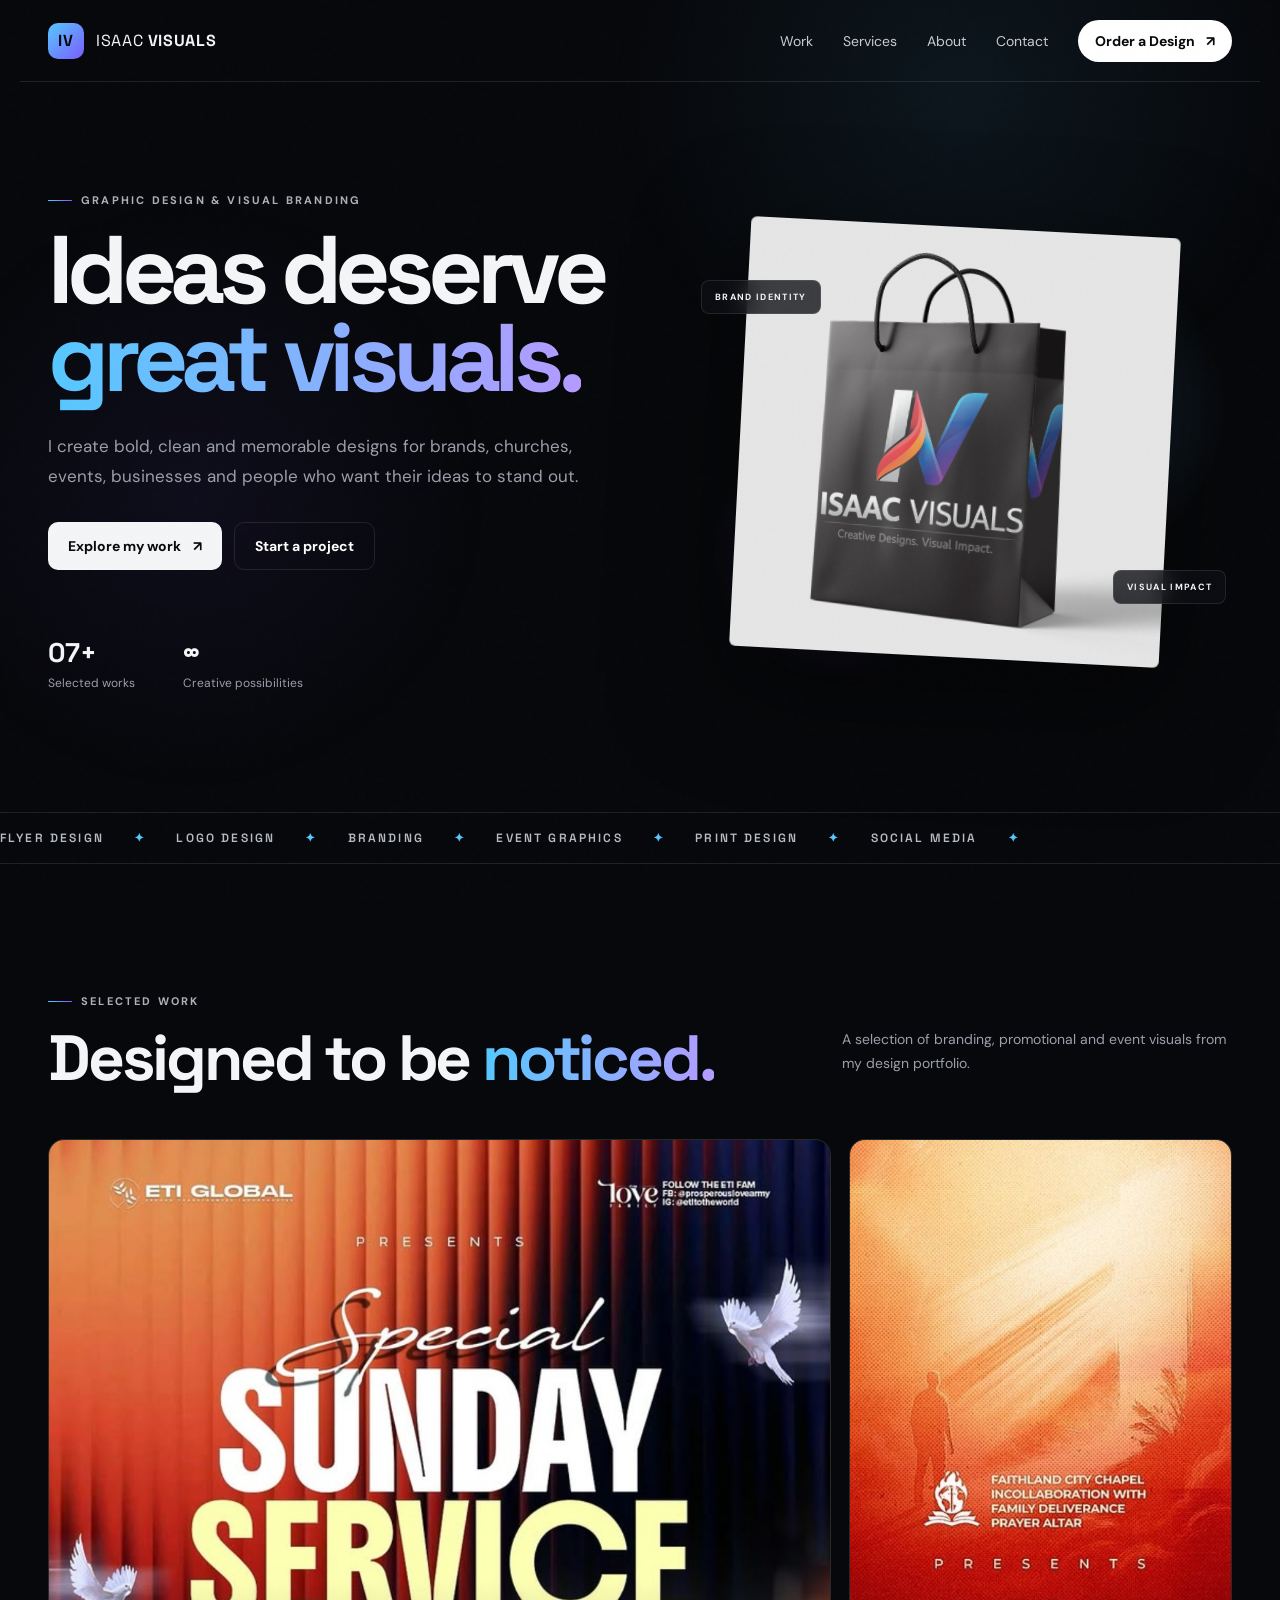
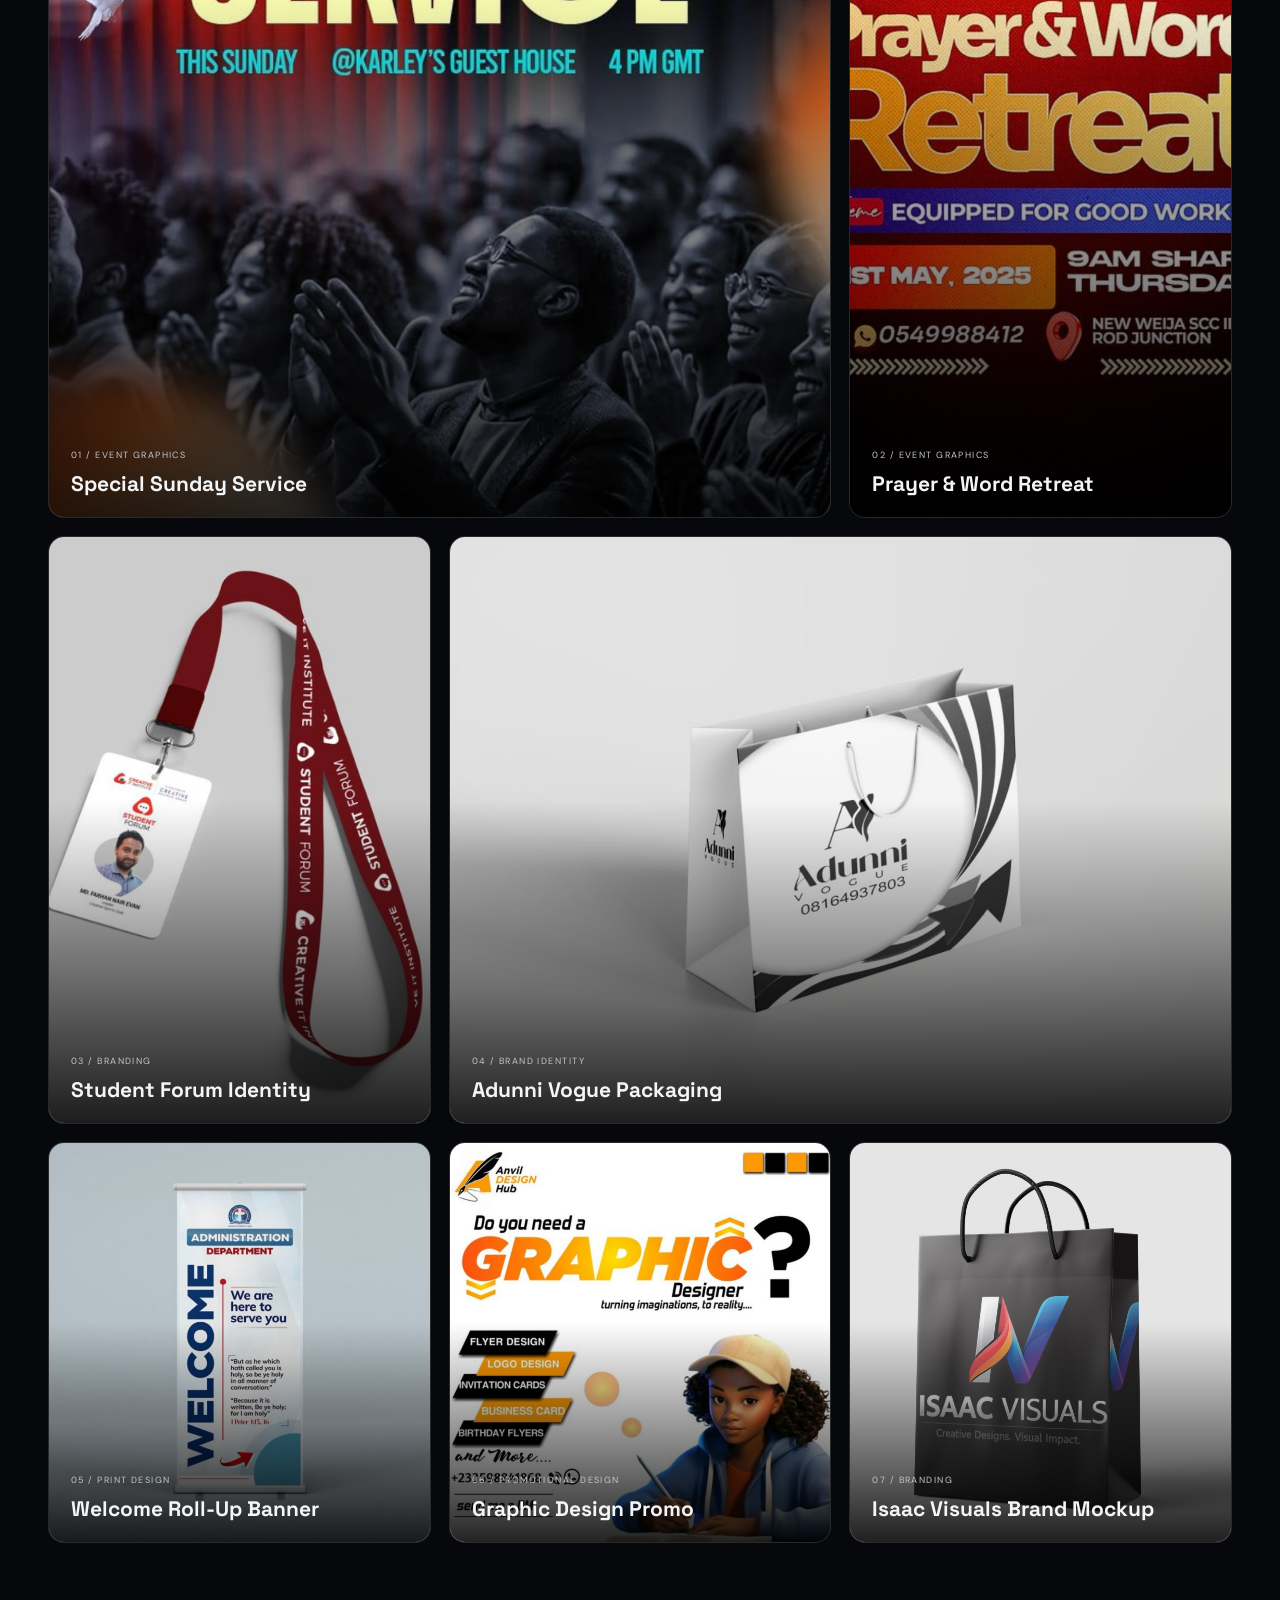
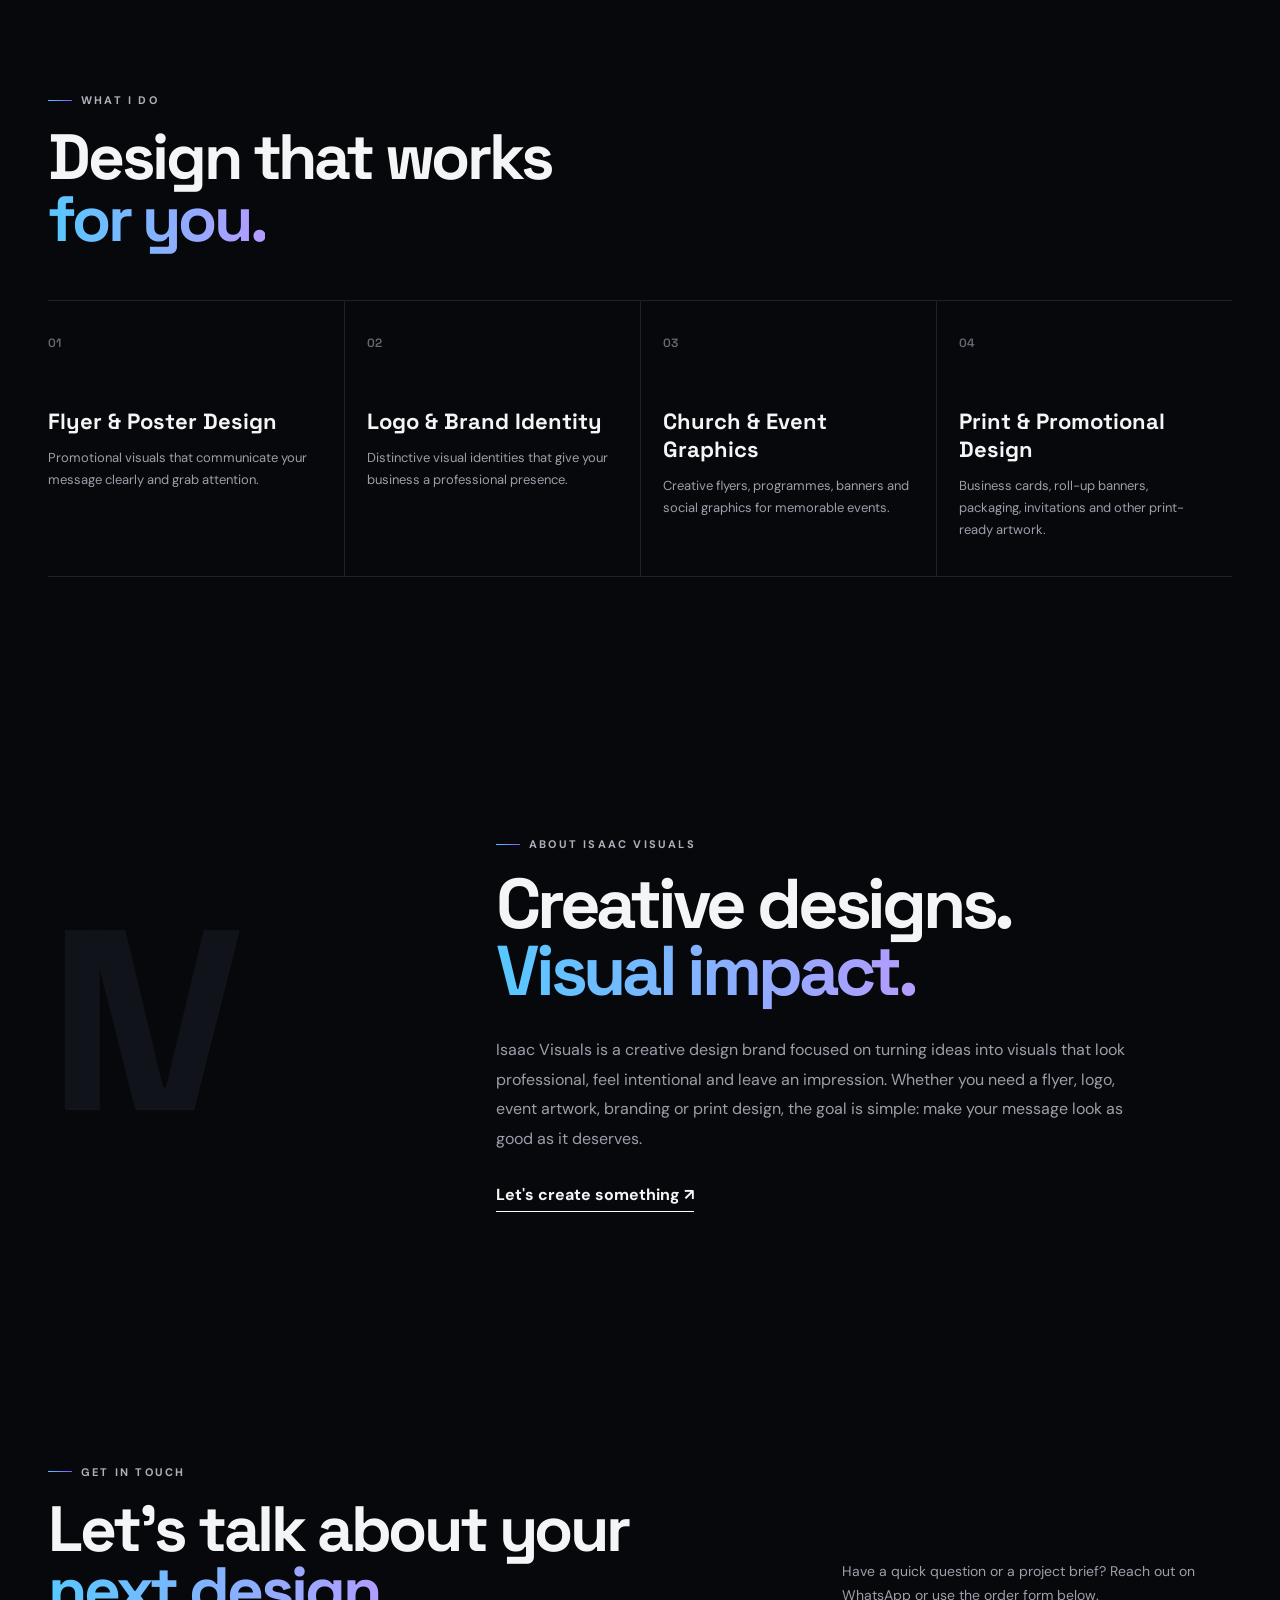
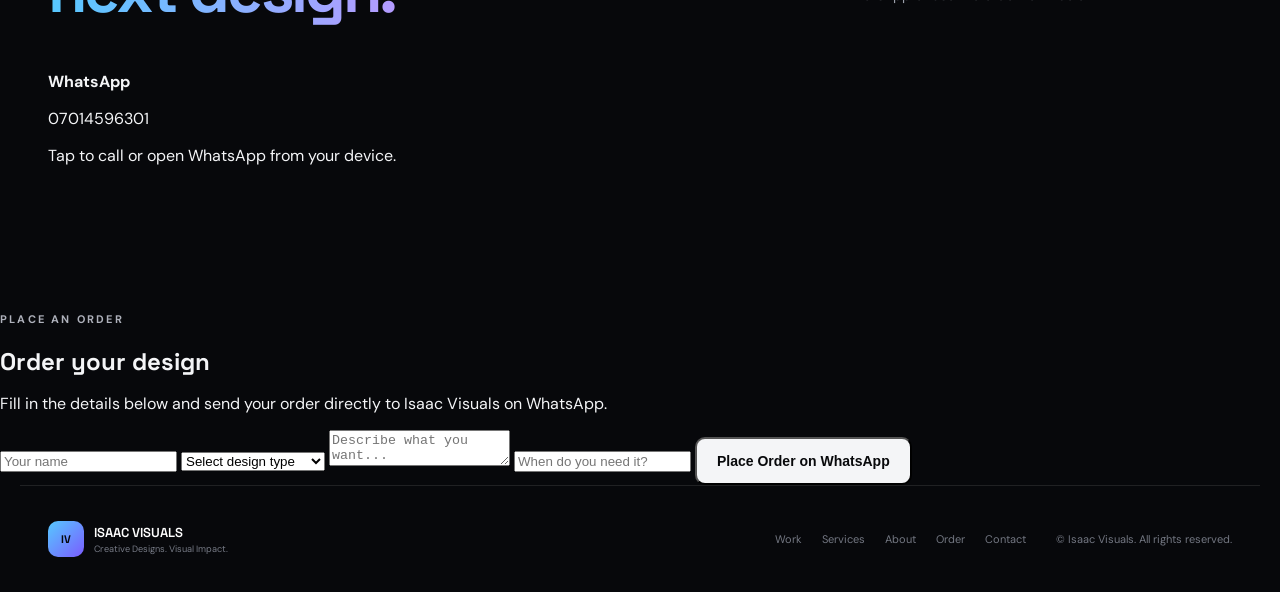
==== index.html @ dbba345f "Replace order section with WhatsApp order form and placeOrder script" ====
<!DOCTYPE html>
<html lang="en">
<head>
  <meta charset="UTF-8">
  <meta name="viewport" content="width=device-width, initial-scale=1.0">
  <meta name="description" content="Isaac Visuals — creative graphic design, branding, flyers, event graphics and print-ready visuals.">
  <title>Isaac Visuals — Creative Designs. Visual Impact.</title>
  <link rel="preconnect" href="https://fonts.googleapis.com">
  <link rel="preconnect" href="https://fonts.gstatic.com" crossorigin>
  <link href="https://fonts.googleapis.com/css2?family=DM+Sans:wght@400;500;600;700&family=Space+Grotesk:wght@500;600;700&display=swap" rel="stylesheet">
  <link rel="stylesheet" href="style.css">
</head>
<body>
  <div class="noise"></div>

  <header class="nav">
    <a class="brand" href="#home" aria-label="Isaac Visuals home">
      <span class="brand-mark">IV</span>
      <span>ISAAC <b>VISUALS</b></span>
    </a>
    <button class="menu-btn" aria-label="Open menu" aria-expanded="false">
      <span></span><span></span>
    </button>
    <nav class="nav-links">
      <a href="#work">Work</a>
      <a href="#services">Services</a>
      <a href="#about">About</a>
      <a href="#contact">Contact</a>
      <a class="nav-cta" href="#order">Order a Design <span>↗</span></a>
    </nav>
  </header>

  <main id="home">
    <section class="hero">
      <div class="hero-copy">
        <p class="eyebrow"><span></span> GRAPHIC DESIGN & VISUAL BRANDING</p>
        <h1>Ideas deserve<br><em>great visuals.</em></h1>
        <p class="hero-text">
          I create bold, clean and memorable designs for brands, churches, events,
          businesses and people who want their ideas to stand out.
        </p>
        <div class="hero-actions">
          <a class="btn primary" href="#work">Explore my work <span>↗</span></a>
          <a class="btn ghost" href="#order">Start a project</a>
        </div>
        <div class="hero-meta">
          <div><strong>07+</strong><span>Selected works</span></div>
          <div><strong>∞</strong><span>Creative possibilities</span></div>
        </div>
      </div>

      <div class="hero-art">
        <div class="orb orb-one"></div>
        <div class="orb orb-two"></div>
        <div class="hero-card hero-card-main">
          <img src="isaac-visuals-brand-mockup.png" alt="Isaac Visuals branded mockup">
        </div>
        <div class="floating-tag tag-one">BRAND IDENTITY</div>
        <div class="floating-tag tag-two">VISUAL IMPACT</div>
      </div>
    </section>

    <section class="marquee" aria-label="Services">
      <div>FLYER DESIGN <i>✦</i> LOGO DESIGN <i>✦</i> BRANDING <i>✦</i> EVENT GRAPHICS <i>✦</i> PRINT DESIGN <i>✦</i> SOCIAL MEDIA <i>✦</i></div>
    </section>

    <section id="work" class="section work-section">
      <div class="section-head">
        <div>
          <p class="eyebrow"><span></span> SELECTED WORK</p>
          <h2>Designed to be <em>noticed.</em></h2>
        </div>
        <p class="section-intro">A selection of branding, promotional and event visuals from my design portfolio.</p>
      </div>

      <div class="portfolio">
        <article class="project project-large">
          <img src="special-sunday-service.jpg" alt="Special Sunday Service event flyer">
          <div class="project-info"><span>01 / EVENT GRAPHICS</span><h3>Special Sunday Service</h3></div>
        </article>
        <article class="project">
          <img src="prayer-word-retreat.jpg" alt="Prayer and Word Retreat flyer">
          <div class="project-info"><span>02 / EVENT GRAPHICS</span><h3>Prayer & Word Retreat</h3></div>
        </article>
        <article class="project">
          <img src="student-forum-id-design.jpg" alt="Student Forum ID and lanyard design">
          <div class="project-info"><span>03 / BRANDING</span><h3>Student Forum Identity</h3></div>
        </article>
        <article class="project project-wide">
          <img src="adunni-bag-branding.jpg" alt="Adunni Vogue branded shopping bag mockup">
          <div class="project-info"><span>04 / BRAND IDENTITY</span><h3>Adunni Vogue Packaging</h3></div>
        </article>
        <article class="project">
          <img src="welcome-rollup-banner.jpg" alt="Welcome roll-up banner design">
          <div class="project-info"><span>05 / PRINT DESIGN</span><h3>Welcome Roll-Up Banner</h3></div>
        </article>
        <article class="project">
          <img src="graphic-design-promo.jpg" alt="Graphic designer promotional artwork">
          <div class="project-info"><span>06 / PROMOTIONAL DESIGN</span><h3>Graphic Design Promo</h3></div>
        </article>
        <article class="project project-feature">
          <img src="isaac-visuals-brand-mockup.png" alt="Isaac Visuals branded shopping bag">
          <div class="project-info"><span>07 / BRANDING</span><h3>Isaac Visuals Brand Mockup</h3></div>
        </article>
      </div>
    </section>

    <section id="services" class="section services-section">
      <div class="section-head">
        <div>
          <p class="eyebrow"><span></span> WHAT I DO</p>
          <h2>Design that works<br><em>for you.</em></h2>
        </div>
      </div>
      <div class="services-grid">
        <div class="service"><span>01</span><h3>Flyer & Poster Design</h3><p>Promotional visuals that communicate your message clearly and grab attention.</p></div>
        <div class="service"><span>02</span><h3>Logo & Brand Identity</h3><p>Distinctive visual identities that give your business a professional presence.</p></div>
        <div class="service"><span>03</span><h3>Church & Event Graphics</h3><p>Creative flyers, programmes, banners and social graphics for memorable events.</p></div>
        <div class="service"><span>04</span><h3>Print & Promotional Design</h3><p>Business cards, roll-up banners, packaging, invitations and other print-ready artwork.</p></div>
      </div>
    </section>

    <section id="about" class="section about-section">
      <div class="about-number">IV</div>
      <div>
        <p class="eyebrow"><span></span> ABOUT ISAAC VISUALS</p>
        <h2>Creative designs.<br><em>Visual impact.</em></h2>
        <p class="about-text">
          Isaac Visuals is a creative design brand focused on turning ideas into visuals
          that look professional, feel intentional and leave an impression.
          Whether you need a flyer, logo, event artwork, branding or print design,
          the goal is simple: make your message look as good as it deserves.
        </p>
        <a class="text-link" href="#order">Let's create something ↗</a>
      </div>
    </section>

    <section id="contact" class="section contact-section">
      <div class="section-head">
        <div>
          <p class="eyebrow"><span></span> GET IN TOUCH</p>
          <h2>Let's talk about your<br><em>next design.</em></h2>
        </div>
        <p class="section-intro">Have a quick question or a project brief? Reach out on WhatsApp or use the order form below.</p>
      </div>

      <div class="contact-grid">
        <div class="contact-info">
          <p><strong>WhatsApp</strong></p>
          <p><a id="contactWhatsApp" href="tel:07014596301">07014596301</a></p>
          <p class="contact-note">Tap to call or open WhatsApp from your device.</p>
        </div>
      </div>
    </section>

    <section id="order">
      <div class="wrap">
        <div class="contact">
          <div class="eyebrow">PLACE AN ORDER</div>
          <h2>Order your design</h2>
          <p>Fill in the details below and send your order directly to Isaac Visuals on WhatsApp.</p>

          <form onsubmit="placeOrder(event)">
            <input id="name" type="text" placeholder="Your name" required>

            <select id="design" required>
              <option value="">Select design type</option>
              <option>Flyer</option>
              <option>Logo</option>
              <option>Banner</option>
              <option>Branding</option>
              <option>Social Media Design</option>
              <option>Other</option>
            </select>

            <textarea id="details" placeholder="Describe what you want..." required></textarea>

            <input id="deadline" type="text" placeholder="When do you need it?">

            <button class="btn primary" type="submit">
              Place Order on WhatsApp
            </button>
          </form>
        </div>
      </div>
    </section>

    <script>
    function placeOrder(event) {
      event.preventDefault();

      const name = document.getElementById("name").value;
      const design = document.getElementById("design").value;
      const details = document.getElementById("details").value;
      const deadline = document.getElementById("deadline").value || "Not specified";

      const message =
`Hello Isaac Visuals 👋

I want to place an order.

Name: ${name}
Design: ${design}
Details: ${details}
Deadline: ${deadline}`;

      const whatsapp =
        "https://wa.me/2347014597301?text=" +
        encodeURIComponent(message);

      window.location.href = whatsapp;
    }
    </script>

  </main>

  <footer>
    <div class="footer-brand">
      <span class="brand-mark">IV</span>
      <div><strong>ISAAC VISUALS</strong><small>Creative Designs. Visual Impact.</small></div>
    </div>
    <div class="footer-links">
      <a href="#work">Work</a><a href="#services">Services</a><a href="#about">About</a><a href="#order">Order</a><a href="#contact">Contact</a>
    </div>
    <p>© <span id="year"></span> Isaac Visuals. All rights reserved.</p>
  </footer>

  <script src="script.js"></script>
</body>
</html>
---- style.css ----
:root{
  --bg:#07080b;--panel:#101217;--text:#f4f5f7;--muted:#9b9faa;--line:rgba(255,255,255,.10);
  --a:#56c8ff;--b:#7a5cff;--max:1240px
}
*{box-sizing:border-box}html{scroll-behavior:smooth}body{margin:0;background:var(--bg);color:var(--text);font-family:"DM Sans",sans-serif;overflow-x:hidden}
body:before{content:"";position:fixed;inset:0;pointer-events:none;background:radial-gradient(circle at 75% 10%,rgba(86,200,255,.08),transparent 28%),radial-gradient(circle at 15% 55%,rgba(122,92,255,.07),transparent 25%);z-index:-2}
.noise{position:fixed;inset:0;pointer-events:none;opacity:.035;background-image:url("data:image/svg+xml,%3Csvg viewBox='0 0 180 180' xmlns='http://www.w3.org/2000/svg'%3E%3Cfilter id='n'%3E%3CfeTurbulence type='fractalNoise' baseFrequency='.9' numOctaves='3' stitchTiles='stitch'/%3E%3C/filter%3E%3Crect width='100%25' height='100%25' filter='url(%23n)' opacity='.35'/%3E%3C/svg%3E");z-index:20}
a{color:inherit;text-decoration:none}.nav{height:82px;max-width:var(--max);margin:auto;padding:0 28px;display:flex;align-items:center;justify-content:space-between;border-bottom:1px solid var(--line)}
.brand{display:flex;align-items:center;gap:12px;font-family:"Space Grotesk";font-size:16px;letter-spacing:.04em}.brand b{font-weight:700}.brand-mark{display:grid;place-items:center;width:36px;height:36px;border-radius:10px;background:linear-gradient(135deg,var(--a),var(--b));font-family:"Space Grotesk";font-weight:700;color:#05070b}
.nav-links{display:flex;align-items:center;gap:30px;font-size:14px;color:#c9cbd1}.nav-links a:not(.nav-cta):hover{color:#fff}.nav-cta{padding:11px 16px;border:1px solid var(--line);border-radius:999px;background:#fff;color:#07080b;font-weight:700}.nav-cta span{margin-left:8px}.menu-btn{display:none;background:none;border:0;color:#fff}
.hero{max-width:var(--max);margin:auto;min-height:690px;padding:90px 28px 100px;display:grid;grid-template-columns:1.02fr .98fr;gap:55px;align-items:center}
.eyebrow{font-size:11px;letter-spacing:.20em;color:#aeb1bb;font-weight:700;margin:0 0 20px;display:flex;align-items:center;gap:9px}.eyebrow span{width:24px;height:1px;background:linear-gradient(90deg,var(--a),var(--b))}
h1,h2,h3{font-family:"Space Grotesk",sans-serif;margin:0}h1{font-size:clamp(58px,7.5vw,105px);line-height:.91;letter-spacing:-.065em}h1 em,h2 em{font-style:normal;background:linear-gradient(90deg,var(--a),#b49bff);-webkit-background-clip:text;background-clip:text;color:transparent}
.hero-text{max-width:560px;color:var(--muted);font-size:17px;line-height:1.75;margin:30px 0}.hero-actions{display:flex;gap:12px;flex-wrap:wrap}.btn{display:inline-flex;align-items:center;justify-content:center;gap:12px;padding:14px 20px;border-radius:10px;font-weight:700;font-size:14px;transition:.25s;cursor:pointer}.btn.primary{background:#f4f5f7;color:#08090b}.btn.primary:hover{transform:translateY(-3px);box-shadow:0 14px 35px rgba(255,255,255,.12)}.btn.ghost{border:1px solid var(--line);color:#fff}.btn.ghost:hover{border-color:#fff}.hero-meta{display:flex;gap:48px;margin-top:65px}.hero-meta div{display:flex;flex-direction:column;gap:5px}.hero-meta strong{font:700 27px "Space Grotesk"}.hero-meta span{font-size:12px;color:var(--muted)}
.hero-art{height:540px;position:relative;display:grid;place-items:center}.hero-card{width:min(430px,78%);position:relative;z-index:2;transform:rotate(3deg);filter:drop-shadow(0 35px 55px rgba(0,0,0,.5));transition:.5s}.hero-card:hover{transform:rotate(0deg) translateY(-10px)}.hero-card img{width:100%;display:block;border-radius:6px}.orb{position:absolute;border-radius:50%;filter:blur(2px)}.orb-one{width:330px;height:330px;background:radial-gradient(circle,rgba(86,200,255,.25),transparent 68%);top:70px;right:0}.orb-two{width:260px;height:260px;background:radial-gradient(circle,rgba(122,92,255,.22),transparent 70%);bottom:30px;left:30px}.floating-tag{position:absolute;z-index:4;background:rgba(13,15,20,.78);border:1px solid var(--line);backdrop-filter:blur(12px);padding:10px 13px;border-radius:8px;font-size:9px;letter-spacing:.15em;font-weight:700}.tag-one{left:4%;top:20%}.tag-two{right:1%;bottom:20%}
.marquee{border-block:1px solid var(--line);overflow:hidden;white-space:nowrap;padding:17px 0;color:#b7bbc5;font:600 12px "Space Grotesk";letter-spacing:.18em}.marquee div{width:max-content;animation:scroll 25s linear infinite}.marquee i{font-style:normal;color:var(--a);padding:0 25px}@keyframes scroll{to{transform:translateX(-35%)}}
.section{max-width:var(--max);margin:auto;padding:130px 28px}.section-head{display:flex;justify-content:space-between;gap:50px;align-items:end;margin-bottom:50px}.section-head h2{font-size:clamp(42px,5vw,72px);line-height:.96;letter-spacing:-.05em}.section-intro{max-width:390px;color:var(--muted);line-height:1.7;font-size:14px}
.portfolio{display:grid;grid-template-columns:repeat(12,1fr);gap:18px}.project{position:relative;overflow:hidden;border-radius:16px;background:#111;min-height:390px;grid-column:span 4;border:1px solid var(--line)}.project-large{grid-column:span 8;min-height:520px}.project-wide{grid-column:span 8}.project-feature{grid-column:span 4}.project img{width:100%;height:100%;display:block;object-fit:cover;transition:transform .6s}.project:hover img{transform:scale(1.045)}.project:after{content:"";position:absolute;inset:0;background:linear-gradient(180deg,transparent 45%,rgba(0,0,0,.86));pointer-events:none}.project-info{position:absolute;z-index:2;left:22px;right:22px;bottom:20px}.project-info span{font-size:9px;letter-spacing:.16em;color:#c4c6cd}.project-info h3{font-size:21px;margin-top:7px}
.services-section{padding-top:20px}.services-grid{display:grid;grid-template-columns:repeat(4,1fr);border-top:1px solid var(--line)}.service{padding:30px 22px 35px 0;border-bottom:1px solid var(--line);min-height:240px}.service+ .service{padding-left:22px;border-left:1px solid var(--line)}.service span{color:#666a75;font:600 12px "Space Grotesk"}.service h3{font-size:22px;margin:55px 0 12px}.service p{color:var(--muted);font-size:13px;line-height:1.7;margin:0;max-width:260px}
.about-section{display:grid;grid-template-columns:1fr 2fr;gap:80px;align-items:center}.about-number{font:700 clamp(140px,20vw,260px) "Space Grotesk";letter-spacing:-.12em;color:#10131a;line-height:.7;text-shadow:1px 1px 0 rgba(255,255,255,.06)}.about-section h2{font-size:clamp(45px,5.5vw,78px);line-height:.95;letter-spacing:-.06em}.about-text{color:var(--muted);font-size:16px;line-height:1.85;max-width:650px;margin:30px 0}.text-link{font-weight:700;border-bottom:1px solid #fff;padding-bottom:6px}
.order-section{border-top:1px solid var(--line);background:linear-gradient(135deg,#0c1117,#08090c)}.order-wrap{max-width:var(--max);margin:auto;padding:120px 28px;display:grid;grid-template-columns:1fr 1fr;gap:100px}.order-copy h2{font-size:clamp(46px,5.5vw,75px);line-height:.94;letter-spacing:-.06em}.order-copy>p:not(.eyebrow){color:var(--muted);line-height:1.8;max-width:500px;margin-top:25px}.order-note{font:700 10px "Space Grotesk";letter-spacing:.18em;margin-top:40px;color:#a9adb7}.order-form{display:grid;gap:18px}.order-form label{font-size:11px;color:#aeb1ba;letter-spacing:.05em}.order-form input,.order-form select,.order-form textarea{width:100%;margin-top:8px;background:#0a0c10;border:1px solid var(--line);border-radius:9px;color:#fff;padding:14px;font:14px "DM Sans";outline:none}.order-form textarea{resize:vertical}.order-form input:focus,.order-form select:focus,.order-form textarea:focus{border-color:rgba(86,200,255,.7)}.full{width:100%;border:0}.form-message{font-size:12px;color:#8edbff;margin:0}
footer{max-width:var(--max);margin:auto;padding:35px 28px;display:grid;grid-template-columns:1fr auto auto;gap:30px;align-items:center;border-top:1px solid var(--line);color:#737782;font-size:11px}.footer-brand{display:flex;align-items:center;gap:10px;color:#fff}.footer-brand strong{font:600 13px "Space Grotesk";display:block}.footer-brand small{display:block;color:#777b86;margin-top:2px}.footer-links{display:flex;gap:20px}.footer-links a:hover{color:#fff}
@media(max-width:850px){.nav{height:72px;padding:0 18px}.menu-btn{display:grid;gap:5px}.menu-btn span{display:block;width:25px;height:2px;background:#fff}.nav-links{display:none;position:absolute;top:72px;left:0;right:0;padding:18px;background:#0a0b0f;border-bottom:1px solid var(--line);flex-direction:column;align-items:stretch}.nav-links.open{display:flex}.nav-cta{text-align:center}.hero{grid-template-columns:1fr;padding:70px 18px 80px;min-height:auto}.hero-art{height:450px;order:-1}.hero-card{width:min(390px,78%)}.section{padding:90px 18px}.section-head{display:block}.section-intro{margin-top:20px}.portfolio{grid-template-columns:1fr 1fr}.project,.project-large,.project-wide,.project-feature{grid-column:span 1;min-height:360px}.project-large{grid-column:span 2}.services-grid{grid-template-columns:1fr 1fr}.service+ .service{padding-left:18px}.service:nth-child(3){padding-left:0;border-left:0}.about-section{grid-template-columns:1fr;gap:25px}.about-number{font-size:120px}.order-wrap{grid-template-columns:1fr;gap:55px;padding:90px 18px}footer{grid-template-columns:1fr;padding:30px 18px}.footer-links{order:3}}
@media(max-width:520px){h1{font-size:57px}.hero-text{font-size:15px}.hero-art{height:370px}.floating-tag{display:none}.hero-meta{margin-top:45px;gap:30px}.portfolio{display:block}.project,.project-large,.project-wide,.project-feature{min-height:430px;margin-bottom:14px}.services-grid{display:block}.service,.service+ .service{padding:28px 0;border-left:0}.service h3{margin-top:35px}.footer-links{flex-wrap:wrap}}
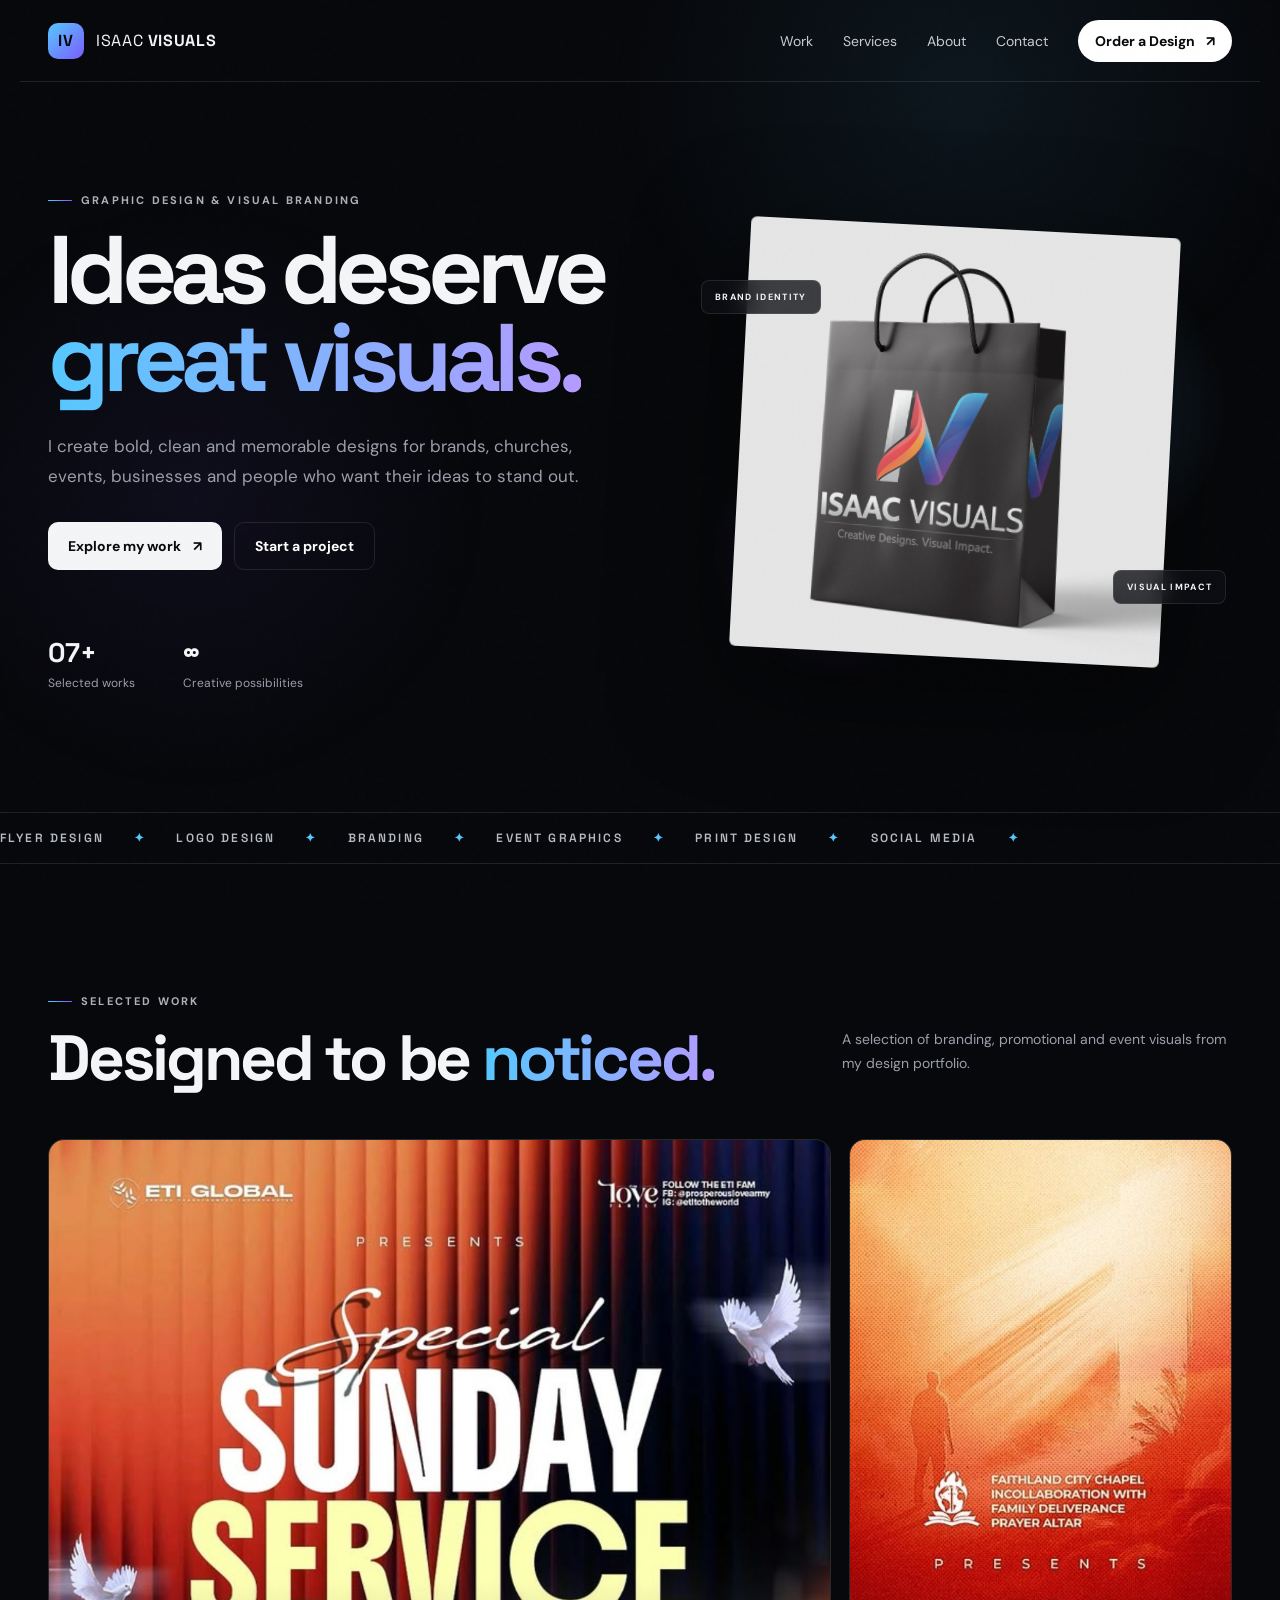
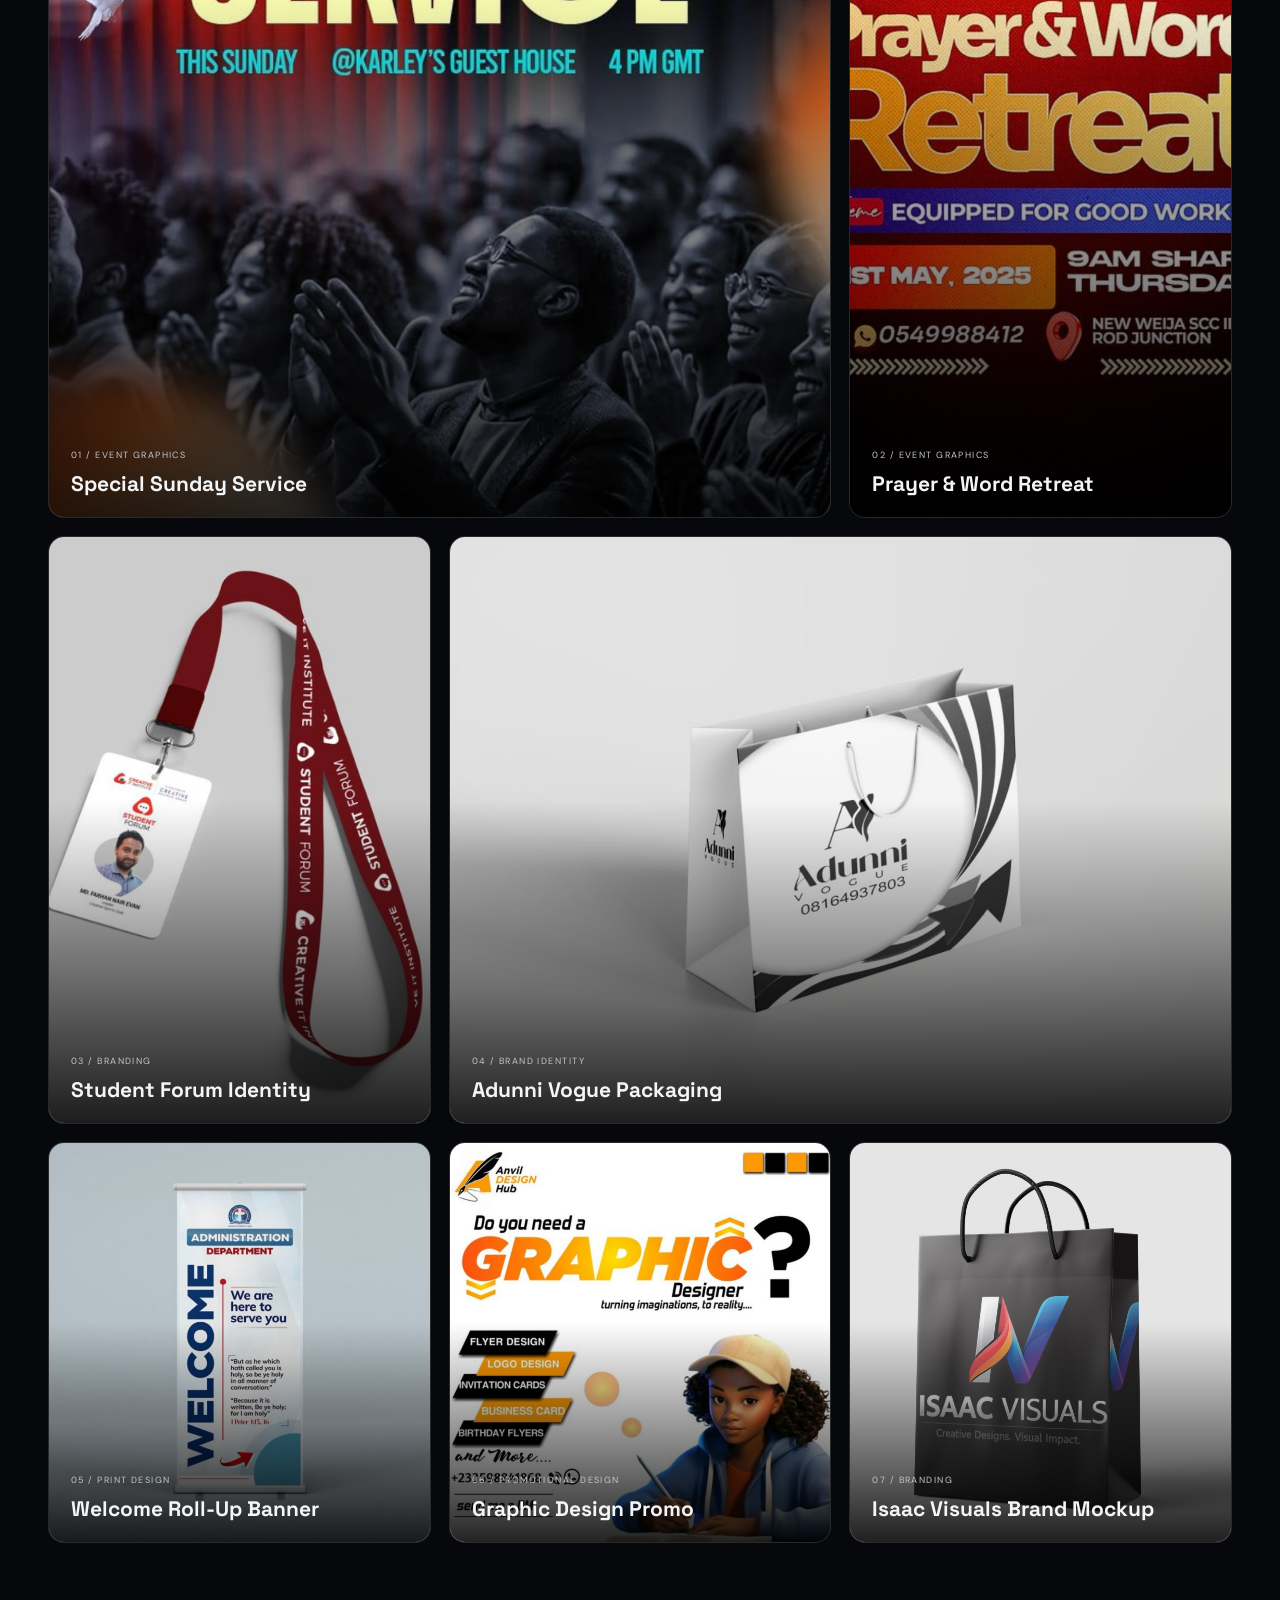
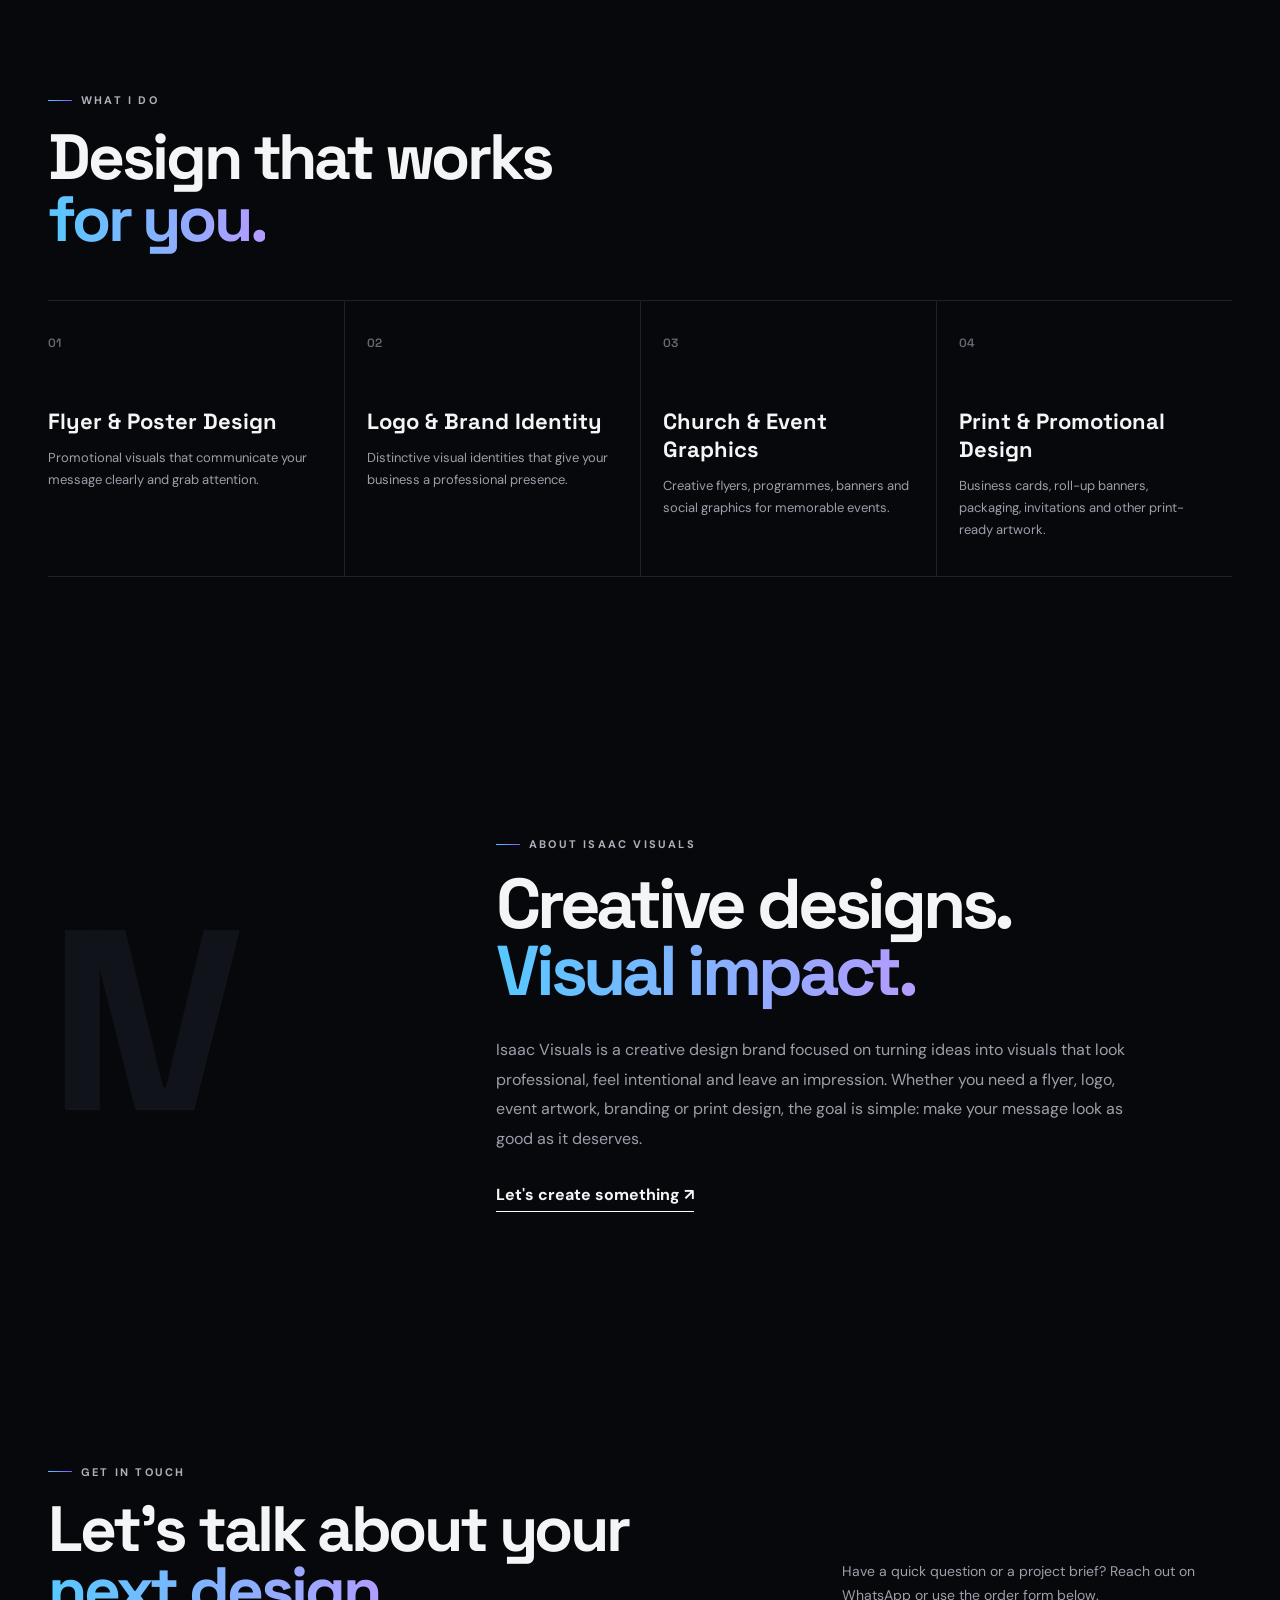
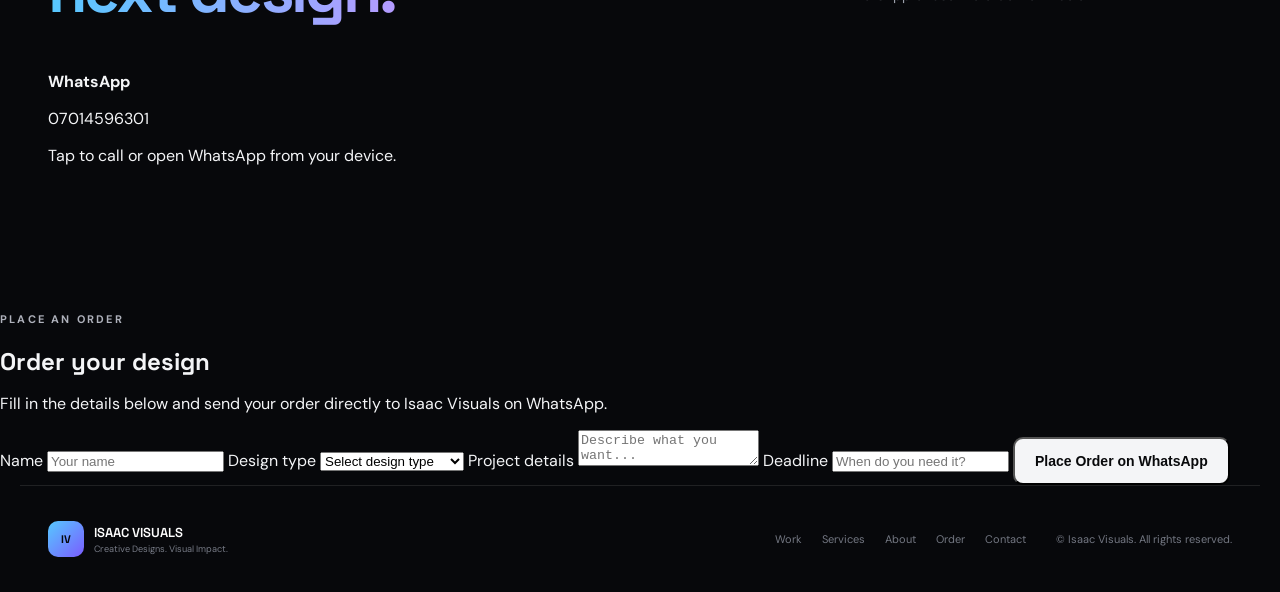
==== commit 797781d1: "Fix WhatsApp number mismatch and improve form accessibility (labels + name attributes)" ====
--- a/index.html
+++ b/index.html
@@ -161,21 +161,29 @@
           <p>Fill in the details below and send your order directly to Isaac Visuals on WhatsApp.</p>
 
           <form onsubmit="placeOrder(event)">
-            <input id="name" type="text" placeholder="Your name" required>
-
-            <select id="design" required>
-              <option value="">Select design type</option>
-              <option>Flyer</option>
-              <option>Logo</option>
-              <option>Banner</option>
-              <option>Branding</option>
-              <option>Social Media Design</option>
-              <option>Other</option>
-            </select>
-
-            <textarea id="details" placeholder="Describe what you want..." required></textarea>
-
-            <input id="deadline" type="text" placeholder="When do you need it?">
+            <label for="name">Name
+              <input id="name" name="name" type="text" placeholder="Your name" required>
+            </label>
+
+            <label for="design">Design type
+              <select id="design" name="design" required>
+                <option value="">Select design type</option>
+                <option>Flyer</option>
+                <option>Logo</option>
+                <option>Banner</option>
+                <option>Branding</option>
+                <option>Social Media Design</option>
+                <option>Other</option>
+              </select>
+            </label>
+
+            <label for="details">Project details
+              <textarea id="details" name="details" placeholder="Describe what you want..." required></textarea>
+            </label>
+
+            <label for="deadline">Deadline
+              <input id="deadline" name="deadline" type="text" placeholder="When do you need it?">
+            </label>
 
             <button class="btn primary" type="submit">
               Place Order on WhatsApp
@@ -204,8 +212,9 @@
 Details: ${details}
 Deadline: ${deadline}`;
 
+      // Use the same phone number as the contact link (07014596301 -> international format 2347014596301)
       const whatsapp =
-        "https://wa.me/2347014597301?text=" +
+        "https://wa.me/2347014596301?text=" +
         encodeURIComponent(message);
 
       window.location.href = whatsapp;
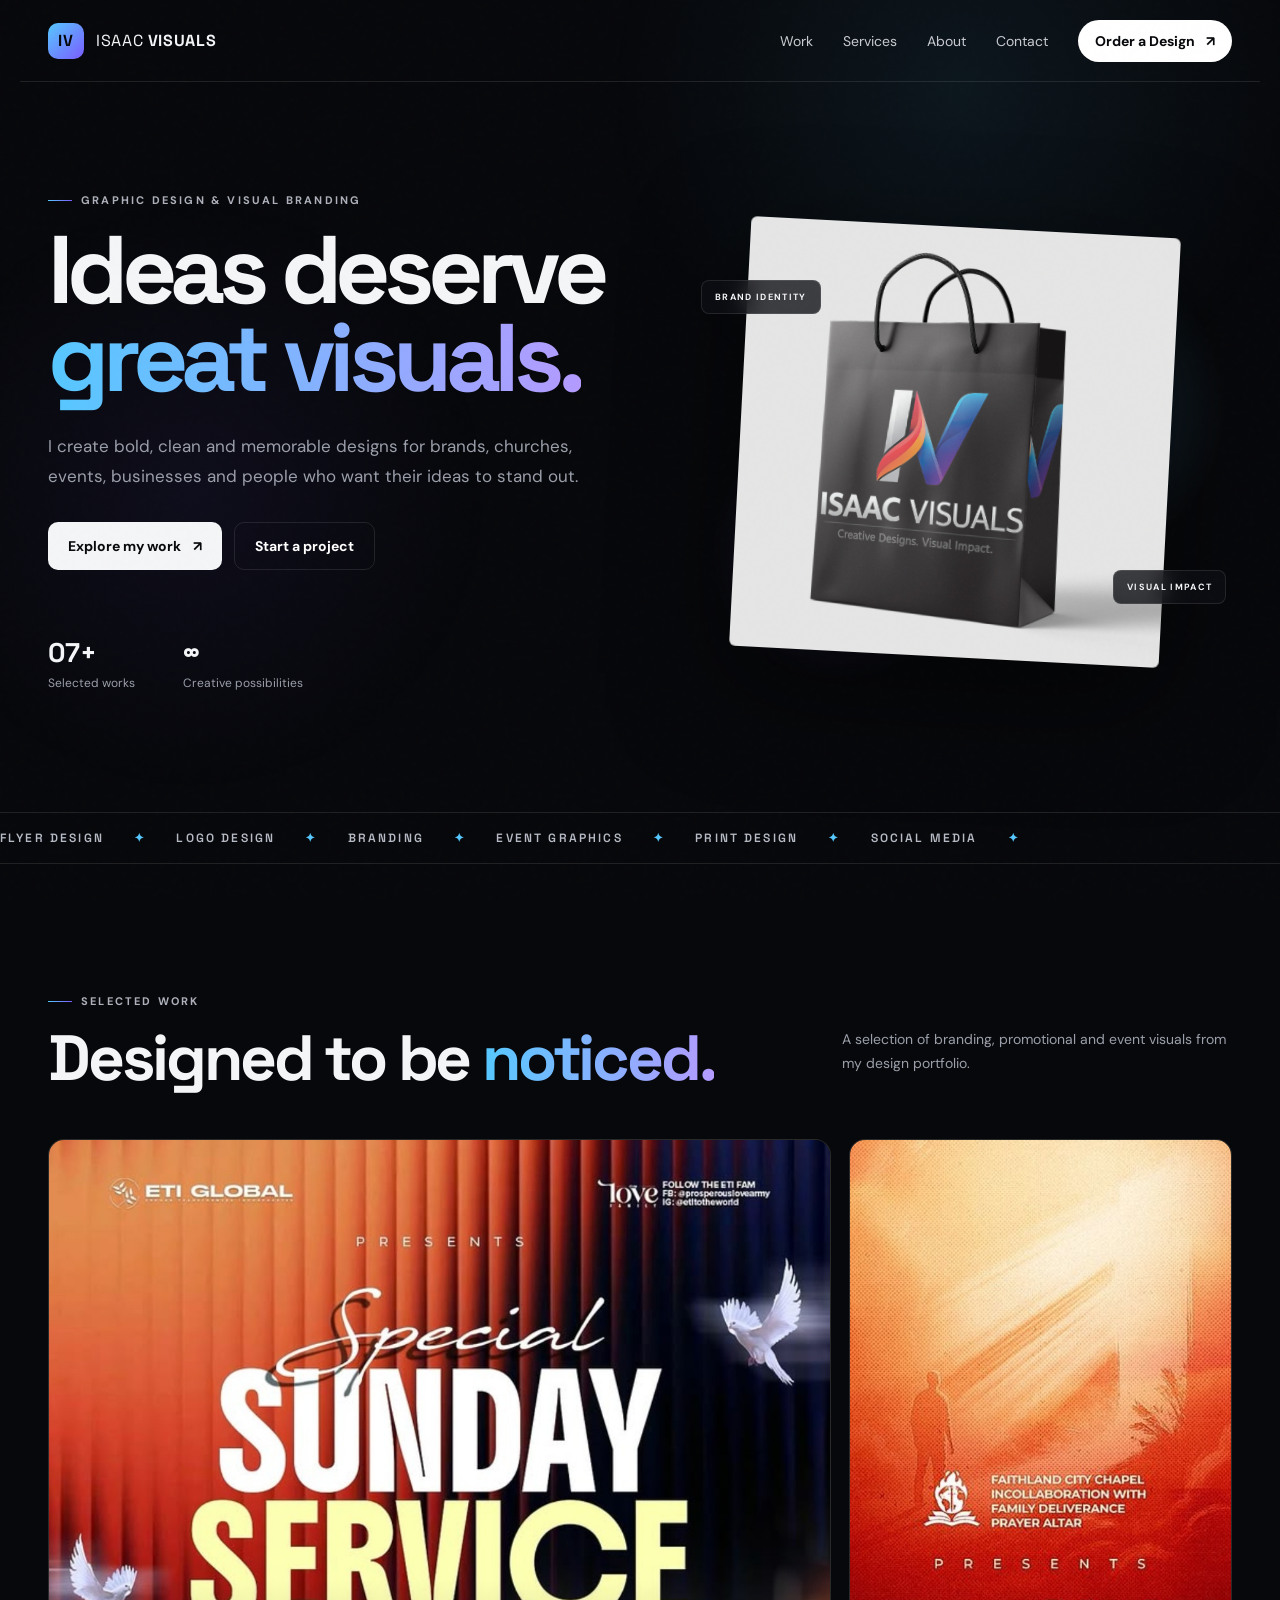
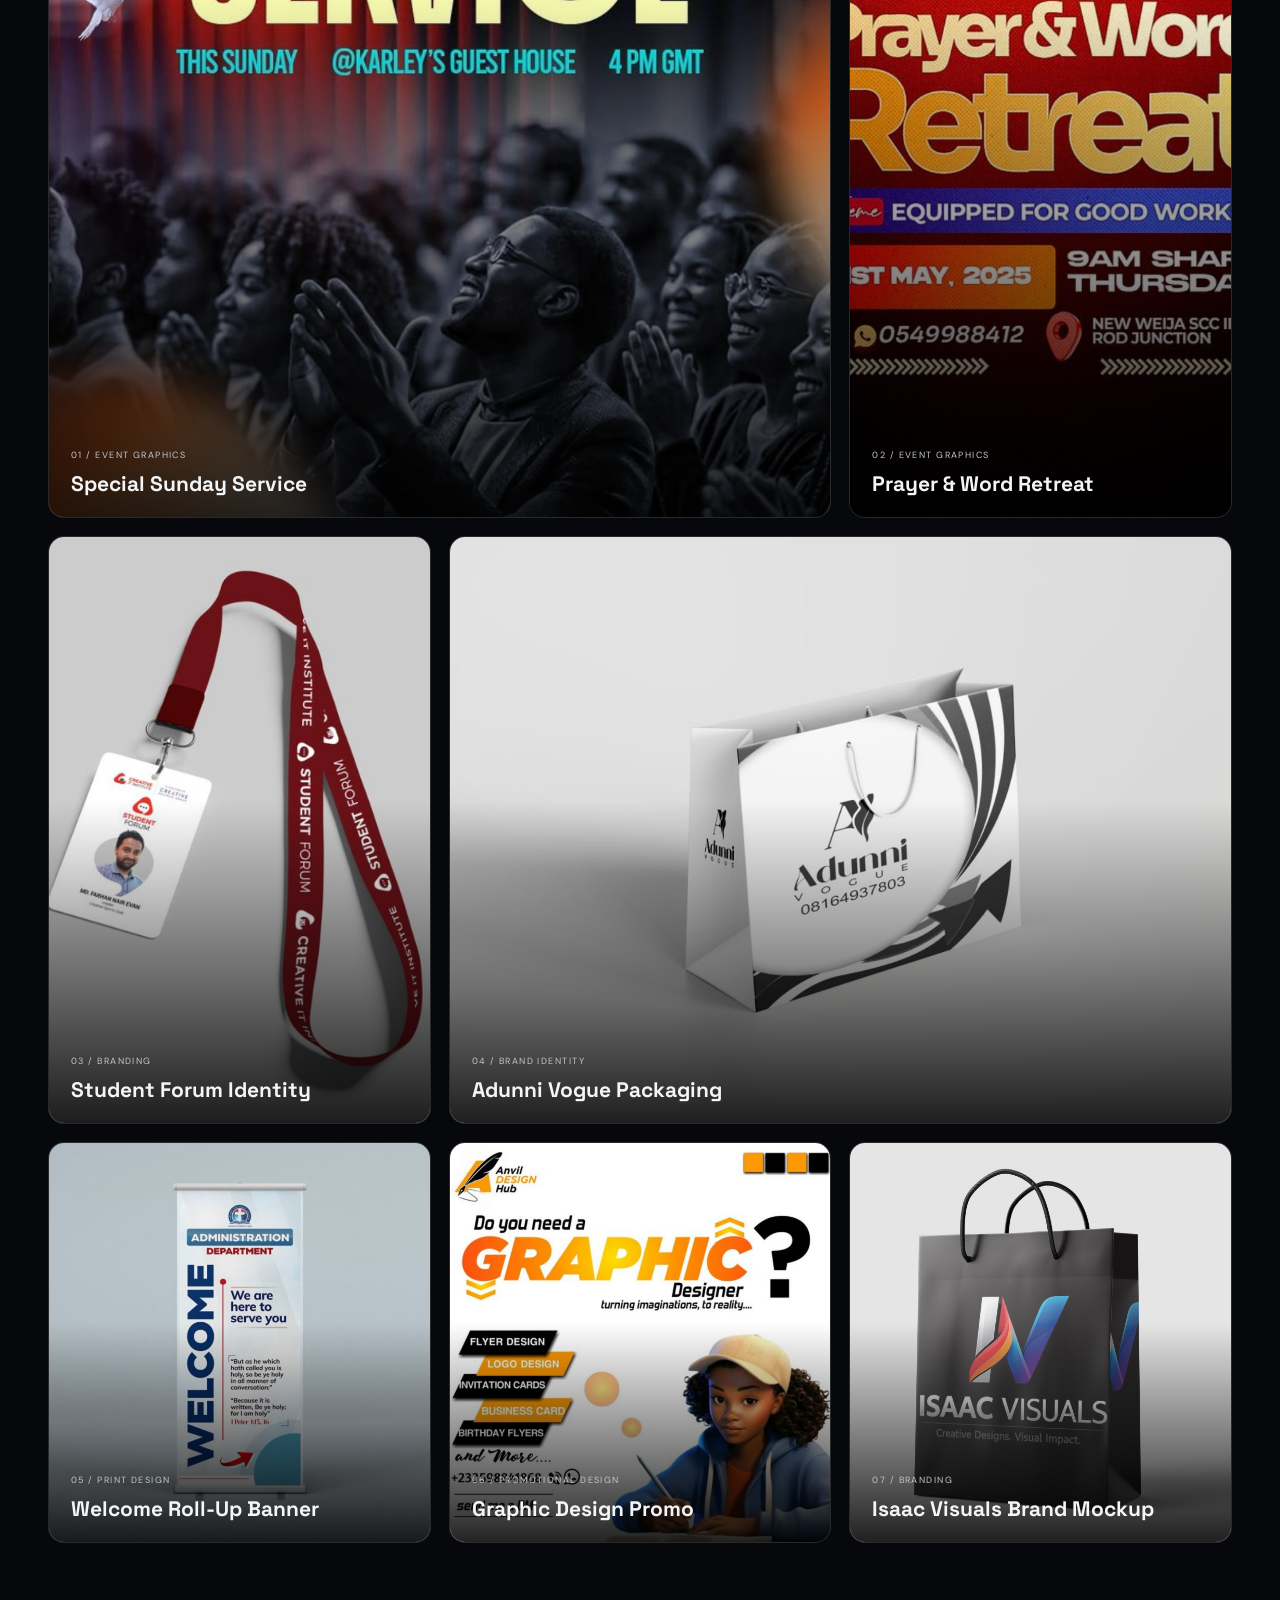
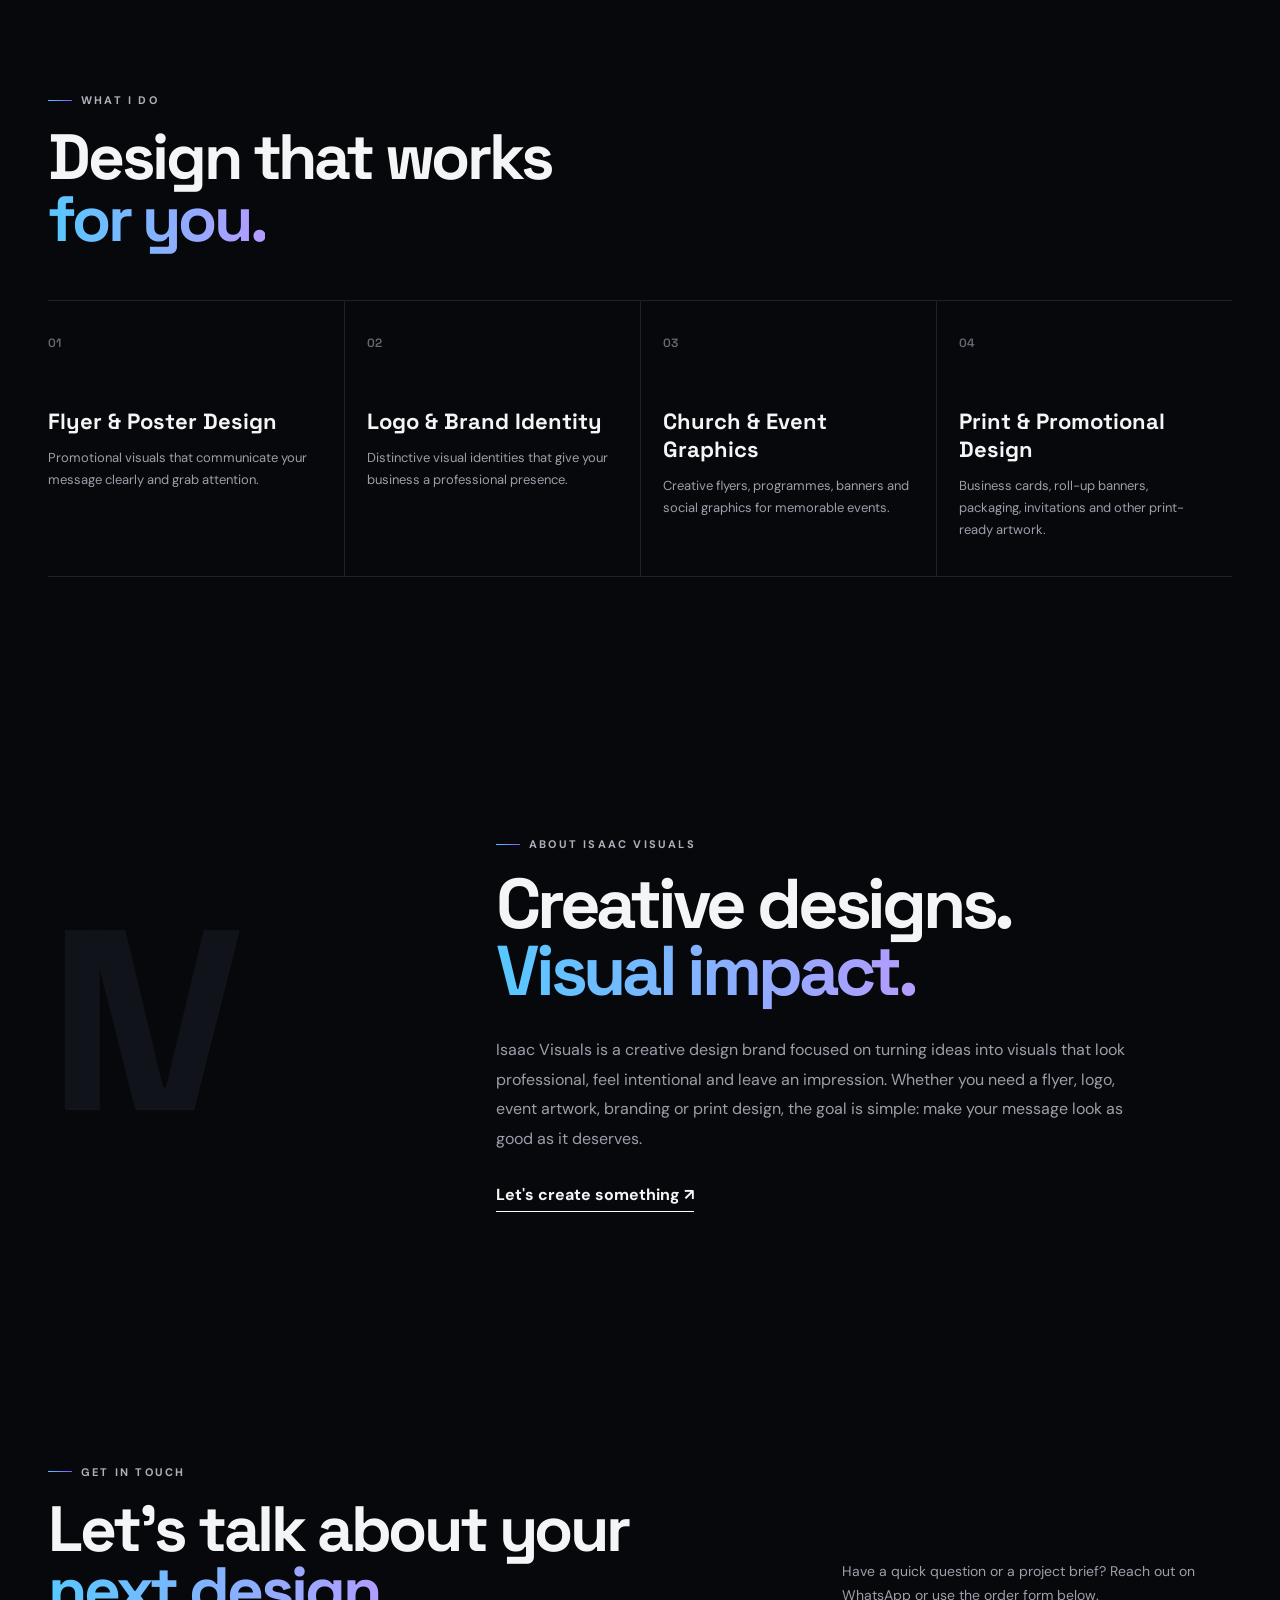
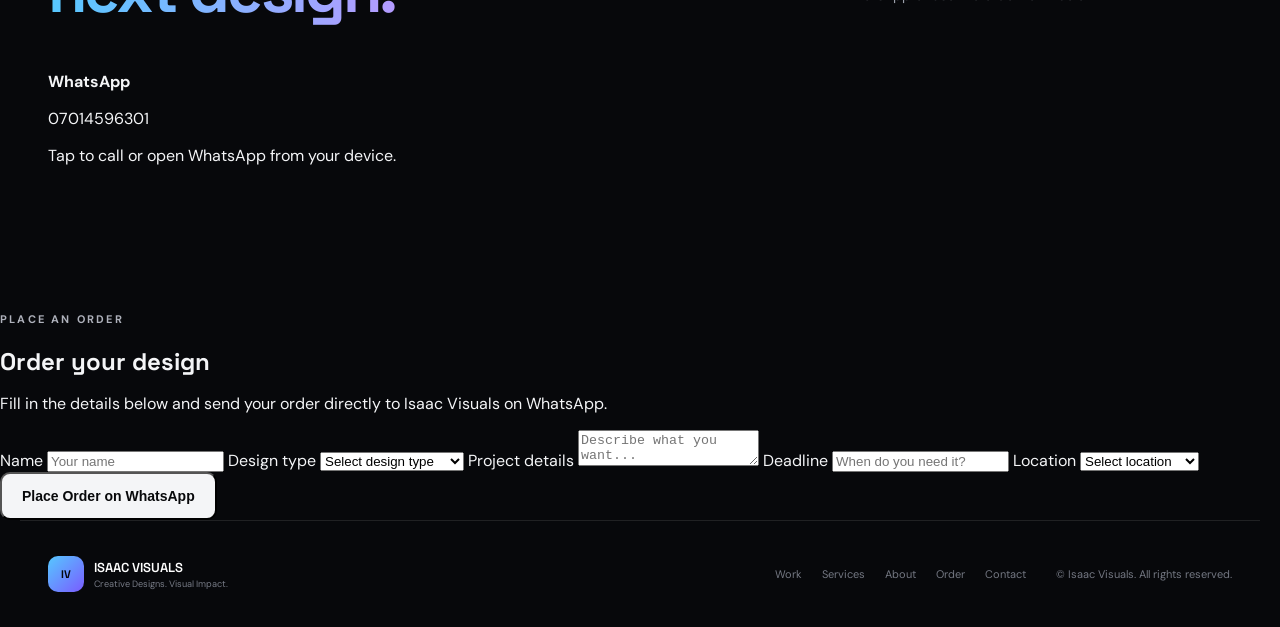
==== commit 2f045b13: "Add Location select to order form, show "Other" input when needed, include location in WhatsApp mess" ====
--- a/index.html
+++ b/index.html
@@ -185,6 +185,20 @@
               <input id="deadline" name="deadline" type="text" placeholder="When do you need it?">
             </label>
 
+            <label for="location">Location
+              <select id="location" name="location" required>
+                <option value="">Select location</option>
+                <option value="Remote / Online">Remote / Online</option>
+                <option value="Lagos (On-site)">Lagos (On-site)</option>
+                <option value="Abuja (On-site)">Abuja (On-site)</option>
+                <option value="Other">Other (specify)</option>
+              </select>
+            </label>
+
+            <label for="locationOther" id="locationOtherLabel" style="display:none;">Specify location
+              <input id="locationOther" name="locationOther" type="text" placeholder="Enter location">
+            </label>
+
             <button class="btn primary" type="submit">
               Place Order on WhatsApp
             </button>
@@ -194,6 +208,27 @@
     </section>
 
     <script>
+    // Show/hide "Other" location text input
+    document.addEventListener('DOMContentLoaded', function () {
+      const locationSelect = document.getElementById('location');
+      const locationOtherLabel = document.getElementById('locationOtherLabel');
+
+      function toggleOther() {
+        if (locationSelect.value === 'Other') {
+          locationOtherLabel.style.display = 'block';
+          document.getElementById('locationOther').required = true;
+        } else {
+          locationOtherLabel.style.display = 'none';
+          document.getElementById('locationOther').required = false;
+        }
+      }
+
+      if (locationSelect) {
+        locationSelect.addEventListener('change', toggleOther);
+        toggleOther();
+      }
+    });
+
     function placeOrder(event) {
       event.preventDefault();
 
@@ -201,6 +236,10 @@
       const design = document.getElementById("design").value;
       const details = document.getElementById("details").value;
       const deadline = document.getElementById("deadline").value || "Not specified";
+      const locationSelect = document.getElementById("location").value;
+      const locationOther = document.getElementById("locationOther").value;
+
+      const location = (locationSelect === 'Other') ? (locationOther || 'Not specified') : (locationSelect || 'Not specified');
 
       const message =
 `Hello Isaac Visuals 👋
@@ -210,7 +249,8 @@
 Name: ${name}
 Design: ${design}
 Details: ${details}
-Deadline: ${deadline}`;
+Deadline: ${deadline}
+Location: ${location}`;
 
       // Use the same phone number as the contact link (07014596301 -> international format 2347014596301)
       const whatsapp =
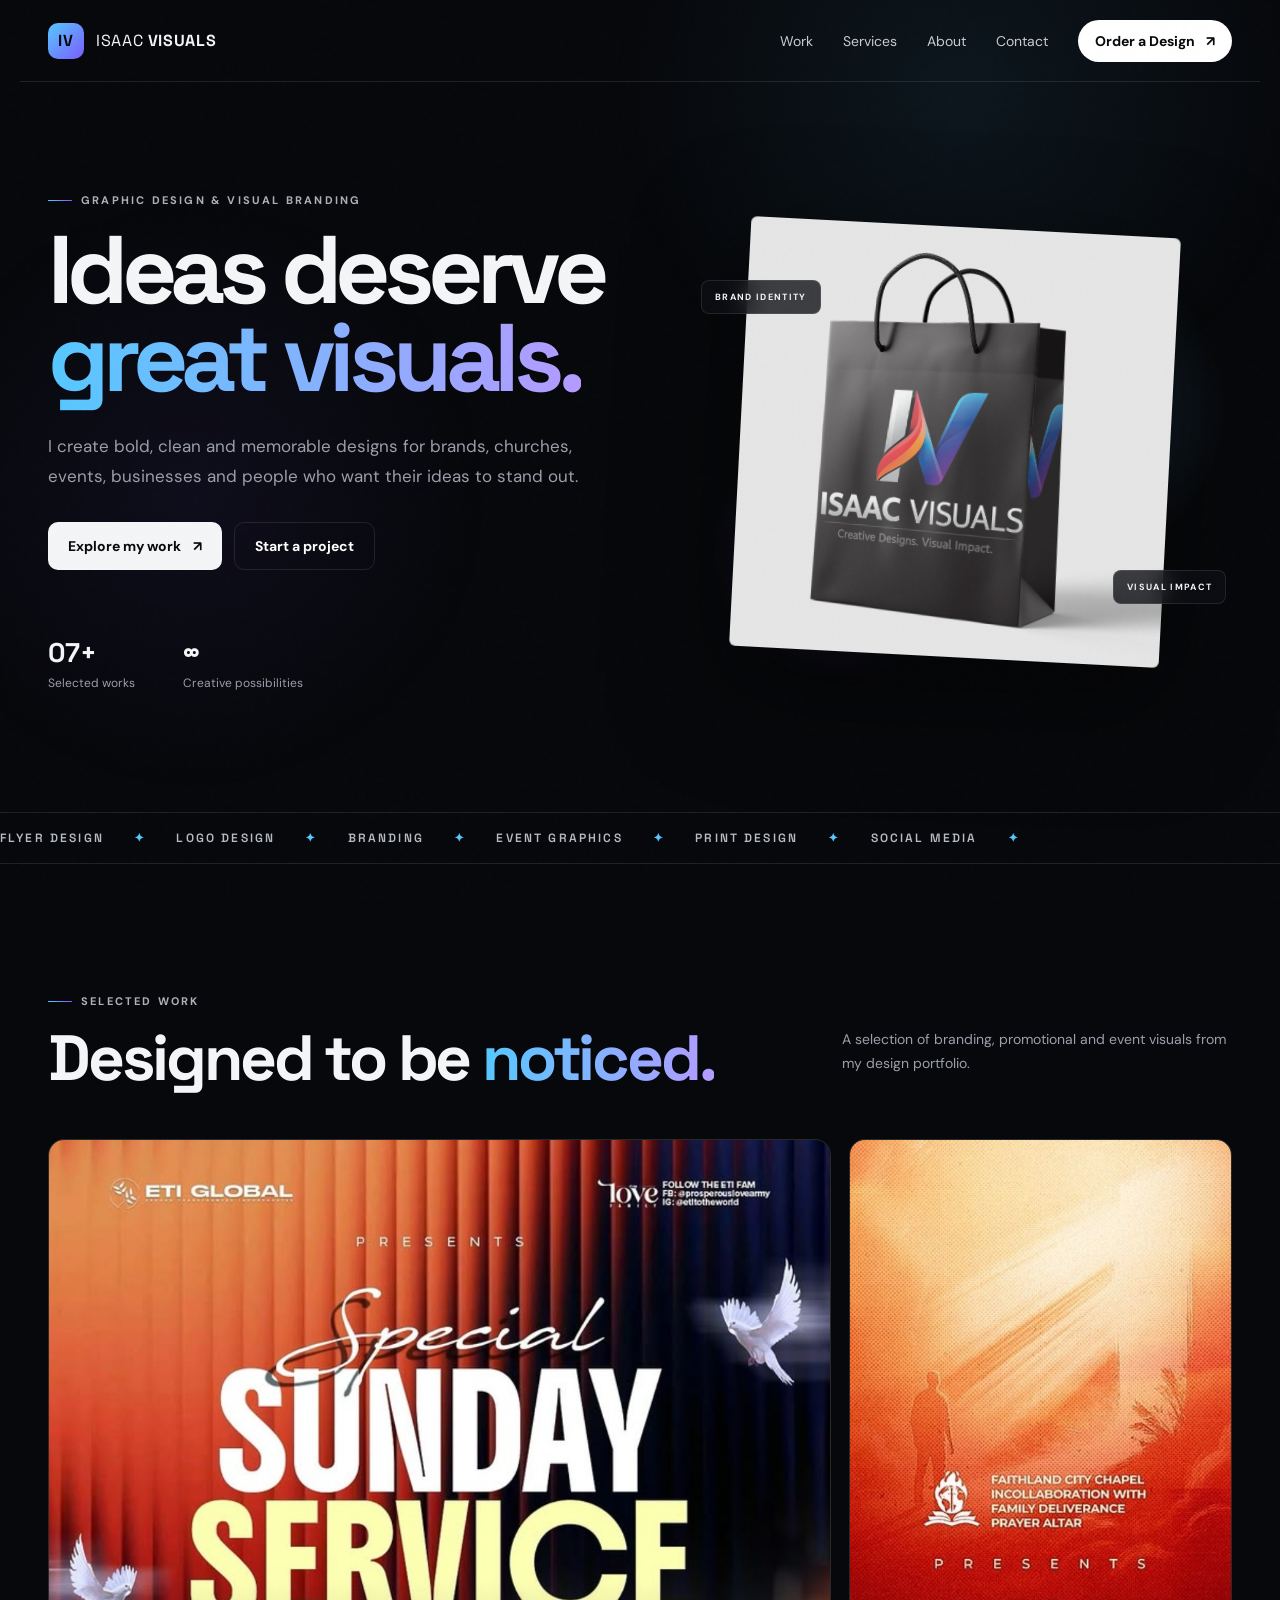
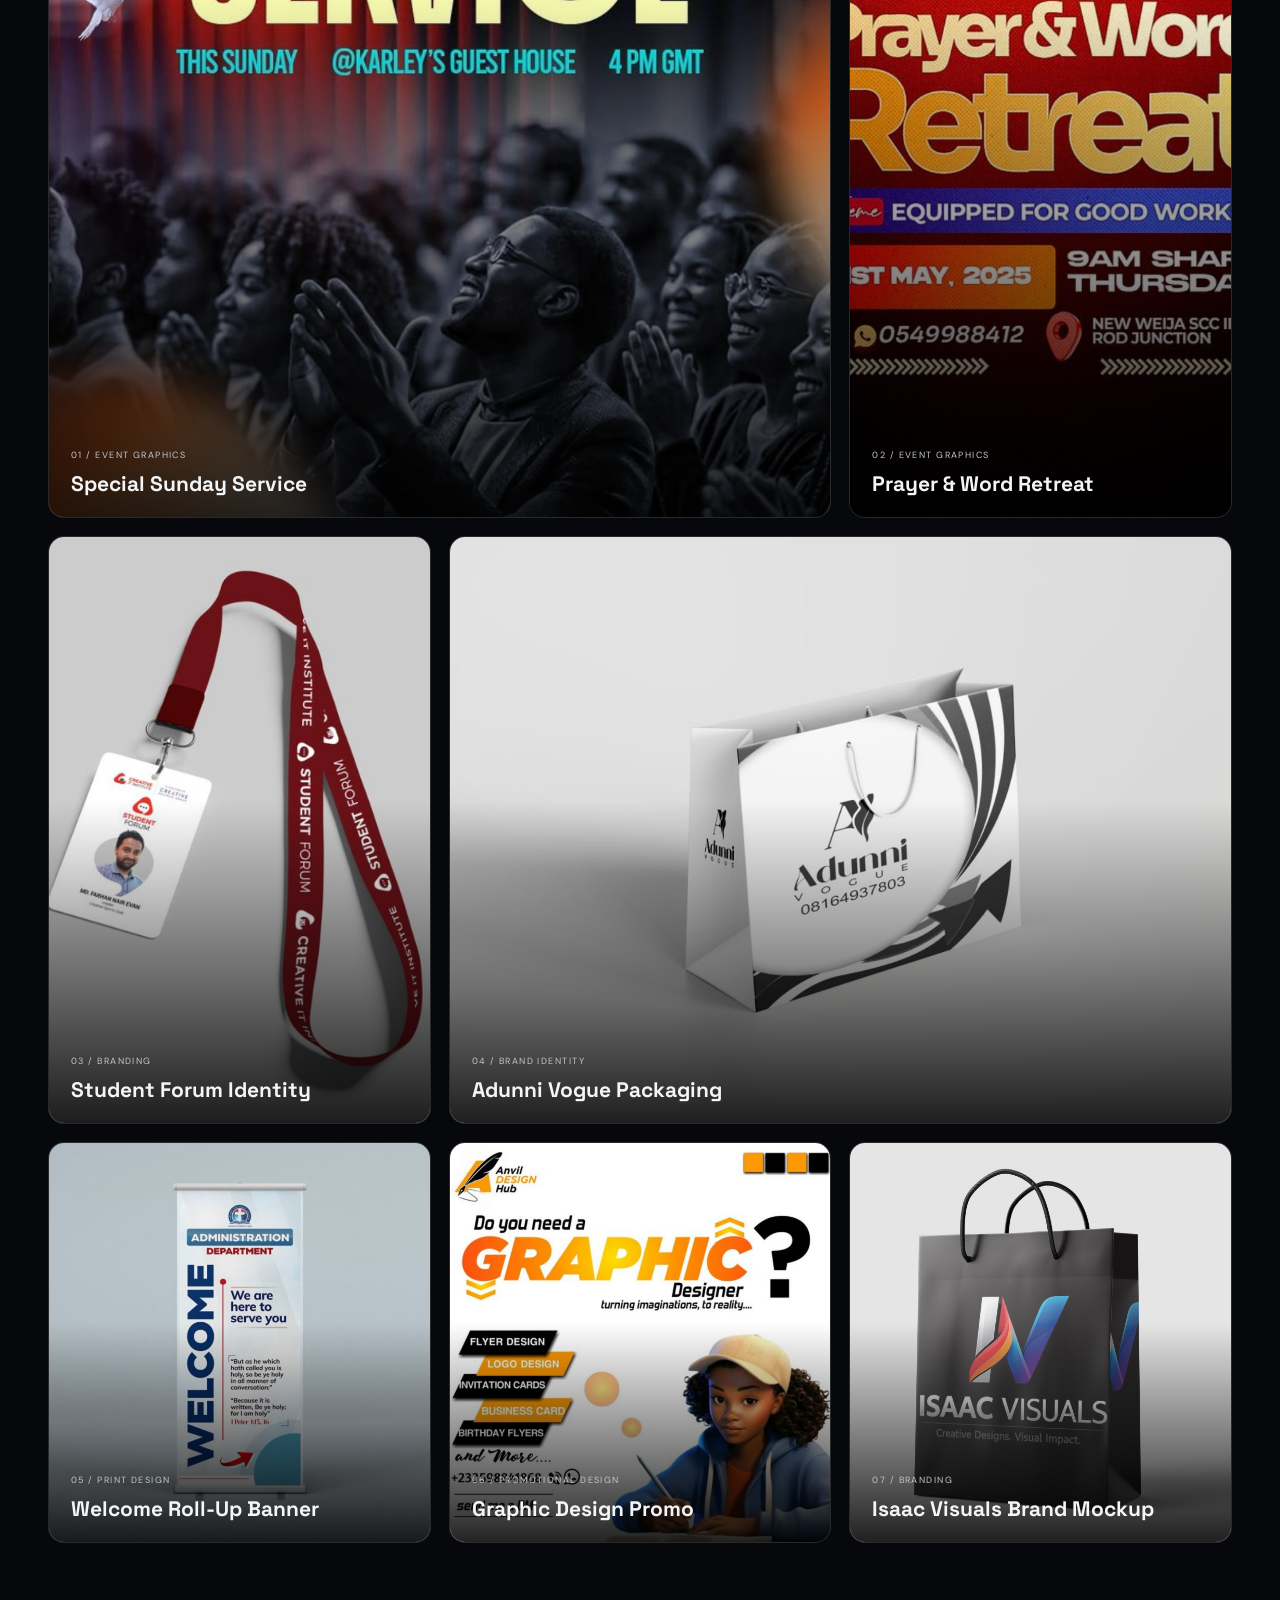
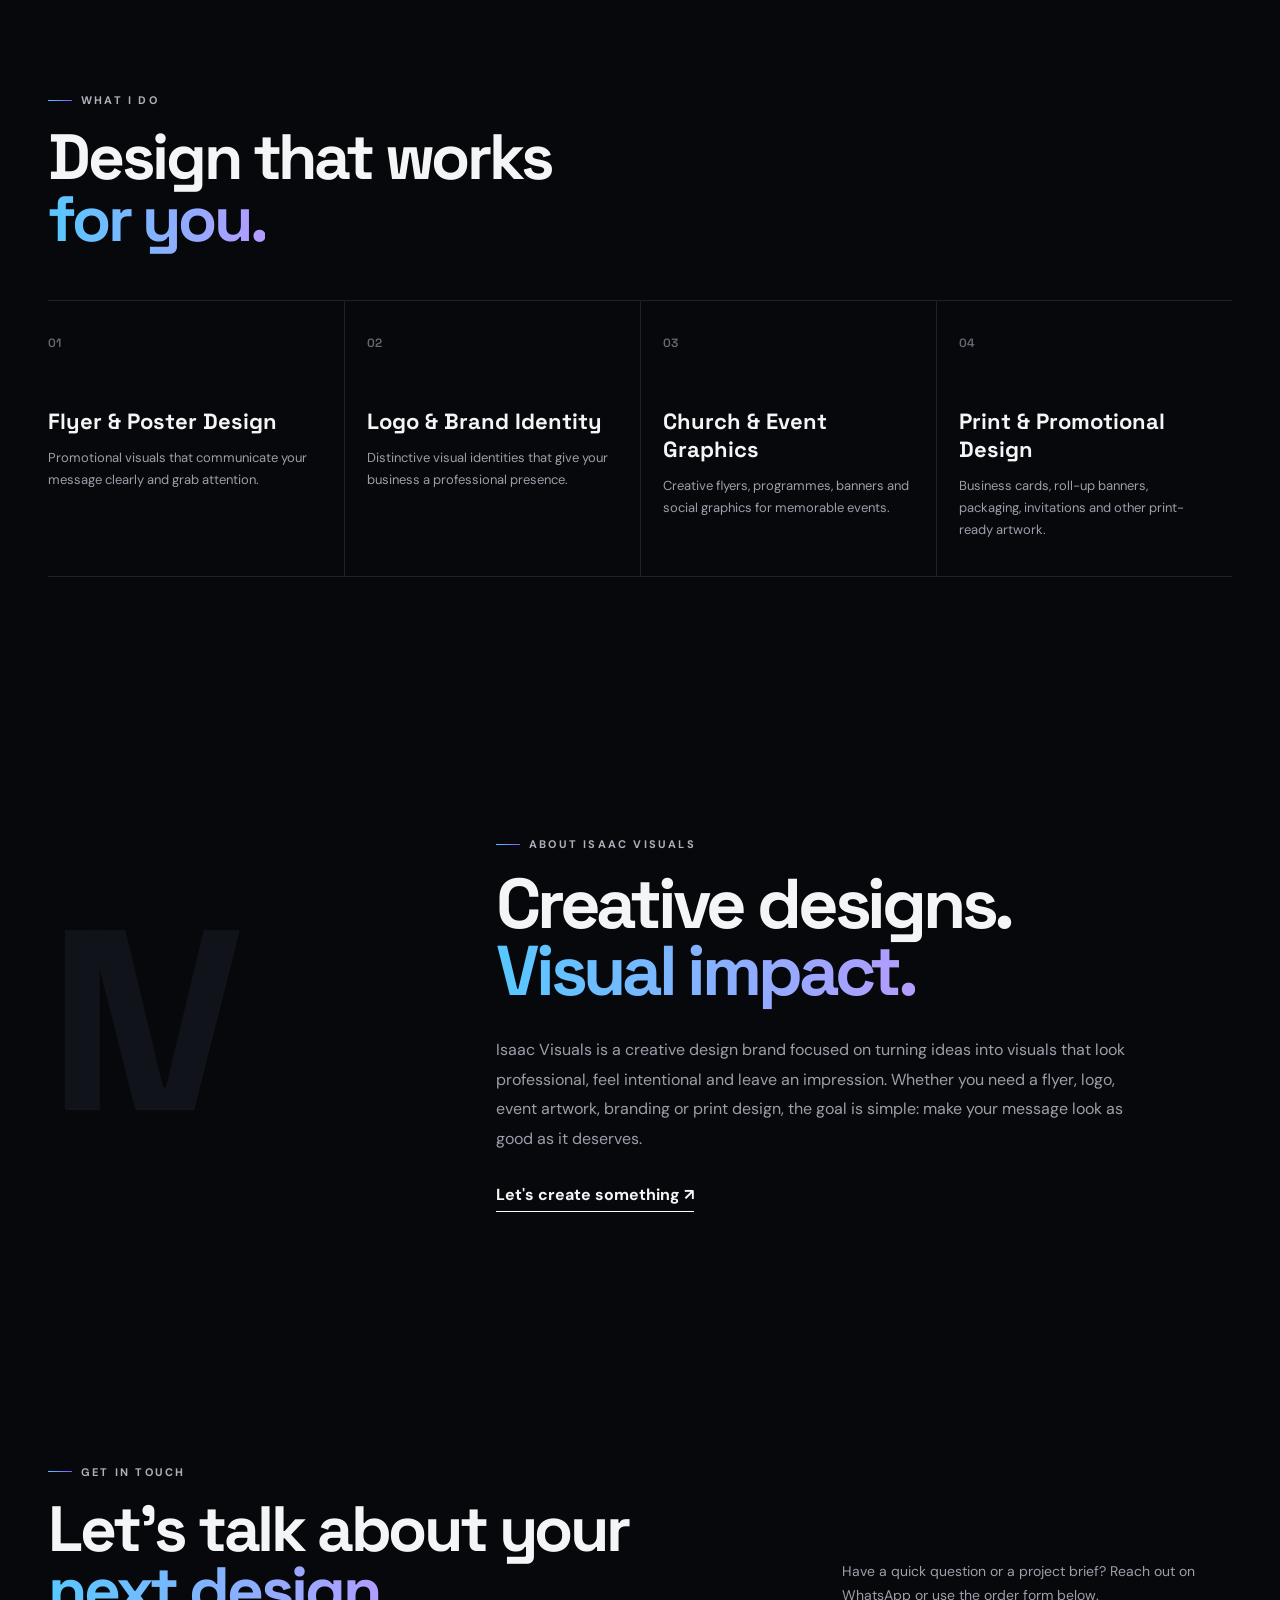
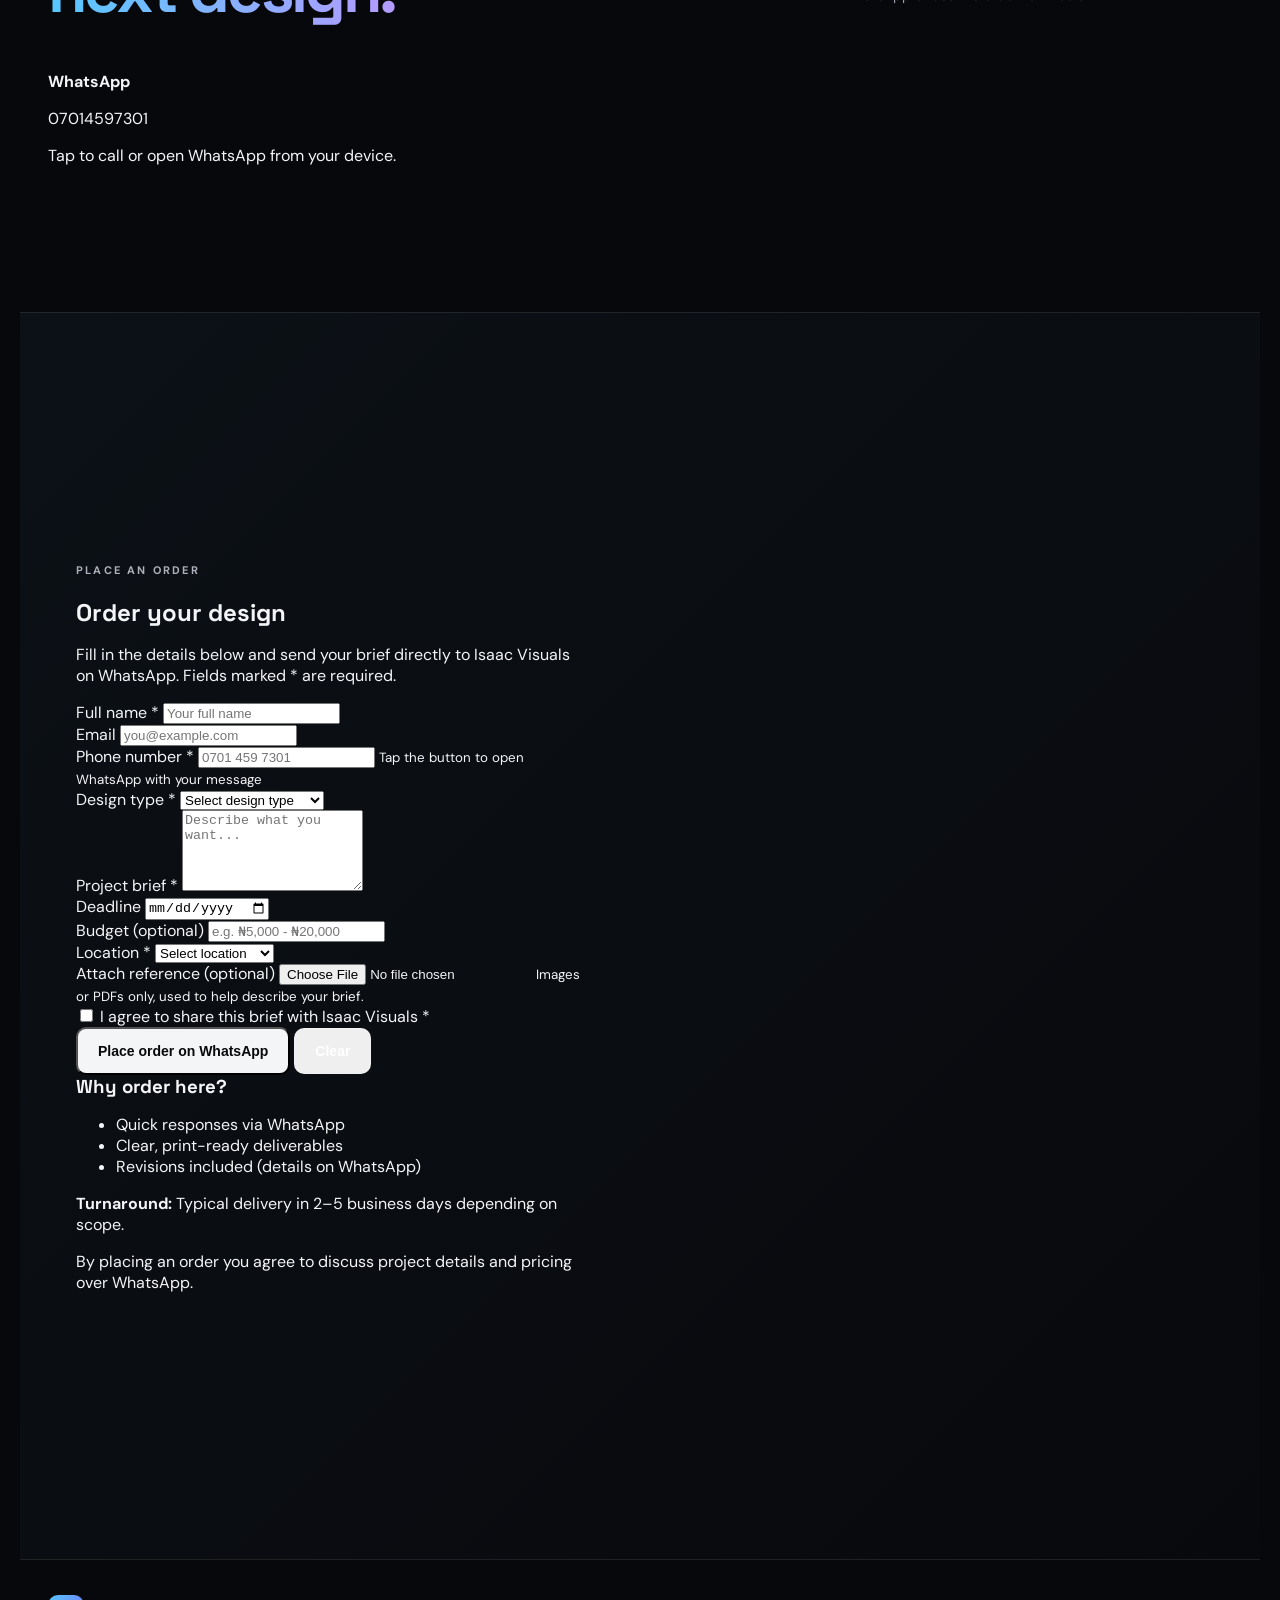
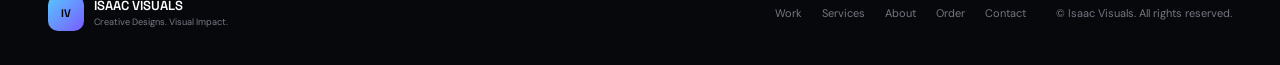
==== commit 4ec98205: "Improve order section: professional layout, added validation and updated WhatsApp number to 07014597" ====
--- a/index.html
+++ b/index.html
@@ -147,118 +147,199 @@
       <div class="contact-grid">
         <div class="contact-info">
           <p><strong>WhatsApp</strong></p>
-          <p><a id="contactWhatsApp" href="tel:07014596301">07014596301</a></p>
+          <p><a id="contactWhatsApp" href="tel:07014597301">07014597301</a></p>
           <p class="contact-note">Tap to call or open WhatsApp from your device.</p>
         </div>
       </div>
     </section>
 
-    <section id="order">
-      <div class="wrap">
-        <div class="contact">
-          <div class="eyebrow">PLACE AN ORDER</div>
-          <h2>Order your design</h2>
-          <p>Fill in the details below and send your order directly to Isaac Visuals on WhatsApp.</p>
-
-          <form onsubmit="placeOrder(event)">
-            <label for="name">Name
-              <input id="name" name="name" type="text" placeholder="Your name" required>
-            </label>
-
-            <label for="design">Design type
-              <select id="design" name="design" required>
-                <option value="">Select design type</option>
-                <option>Flyer</option>
-                <option>Logo</option>
-                <option>Banner</option>
-                <option>Branding</option>
-                <option>Social Media Design</option>
-                <option>Other</option>
-              </select>
-            </label>
-
-            <label for="details">Project details
-              <textarea id="details" name="details" placeholder="Describe what you want..." required></textarea>
-            </label>
-
-            <label for="deadline">Deadline
-              <input id="deadline" name="deadline" type="text" placeholder="When do you need it?">
-            </label>
-
-            <label for="location">Location
-              <select id="location" name="location" required>
-                <option value="">Select location</option>
-                <option value="Remote / Online">Remote / Online</option>
-                <option value="Lagos (On-site)">Lagos (On-site)</option>
-                <option value="Abuja (On-site)">Abuja (On-site)</option>
-                <option value="Other">Other (specify)</option>
-              </select>
-            </label>
-
-            <label for="locationOther" id="locationOtherLabel" style="display:none;">Specify location
-              <input id="locationOther" name="locationOther" type="text" placeholder="Enter location">
-            </label>
-
-            <button class="btn primary" type="submit">
-              Place Order on WhatsApp
-            </button>
-          </form>
+    <section id="order" class="section order-section">
+      <div class="wrap order-wrap">
+        <div class="order-grid">
+          <div class="order-card" aria-labelledby="orderHeading">
+            <div class="eyebrow">PLACE AN ORDER</div>
+            <h2 id="orderHeading">Order your design</h2>
+            <p class="muted">Fill in the details below and send your brief directly to Isaac Visuals on WhatsApp. Fields marked * are required.</p>
+
+            <form id="orderForm" novalidate>
+              <div class="form-row">
+                <label for="name">Full name *</label>
+                <input id="name" name="name" type="text" placeholder="Your full name" required>
+              </div>
+
+              <div class="form-row">
+                <label for="email">Email</label>
+                <input id="email" name="email" type="email" placeholder="you@example.com">
+              </div>
+
+              <div class="form-row">
+                <label for="phone">Phone number *</label>
+                <input id="phone" name="phone" type="tel" placeholder="0701 459 7301" required>
+                <small class="muted">Tap the button to open WhatsApp with your message</small>
+              </div>
+
+              <div class="form-row">
+                <label for="design">Design type *</label>
+                <select id="design" name="design" required>
+                  <option value="">Select design type</option>
+                  <option>Flyer</option>
+                  <option>Logo</option>
+                  <option>Banner</option>
+                  <option>Branding</option>
+                  <option>Social Media Design</option>
+                  <option>Other</option>
+                </select>
+              </div>
+
+              <div class="form-row">
+                <label for="details">Project brief *</label>
+                <textarea id="details" name="details" placeholder="Describe what you want..." rows="5" required></textarea>
+              </div>
+
+              <div class="form-row two-up">
+                <div>
+                  <label for="deadline">Deadline</label>
+                  <input id="deadline" name="deadline" type="date">
+                </div>
+                <div>
+                  <label for="budget">Budget (optional)</label>
+                  <input id="budget" name="budget" type="text" placeholder="e.g. ₦5,000 - ₦20,000">
+                </div>
+              </div>
+
+              <div class="form-row">
+                <label for="location">Location *</label>
+                <select id="location" name="location" required>
+                  <option value="">Select location</option>
+                  <option value="Remote / Online">Remote / Online</option>
+                  <option value="Lagos (On-site)">Lagos (On-site)</option>
+                  <option value="Abuja (On-site)">Abuja (On-site)</option>
+                  <option value="Other">Other (specify)</option>
+                </select>
+              </div>
+
+              <div class="form-row" id="locationOtherRow" style="display:none;">
+                <label for="locationOther">Specify location</label>
+                <input id="locationOther" name="locationOther" type="text" placeholder="Enter location">
+              </div>
+
+              <div class="form-row">
+                <label for="attachment">Attach reference (optional)</label>
+                <input id="attachment" name="attachment" type="file" accept="image/*,application/pdf">
+                <small class="muted">Images or PDFs only, used to help describe your brief.</small>
+              </div>
+
+              <div class="form-row">
+                <label class="checkbox">
+                  <input id="agree" type="checkbox" required>
+                  <span>I agree to share this brief with Isaac Visuals *</span>
+                </label>
+              </div>
+
+              <div class="form-actions">
+                <button id="placeOrderBtn" class="btn primary" type="submit" aria-label="Place order on WhatsApp">
+                  Place order on WhatsApp
+                </button>
+                <button id="clearForm" type="button" class="btn ghost">Clear</button>
+              </div>
+            </form>
+          </div>
+
+          <aside class="order-side">
+            <div class="side-card">
+              <h3>Why order here?</h3>
+              <ul>
+                <li>Quick responses via WhatsApp</li>
+                <li>Clear, print-ready deliverables</li>
+                <li>Revisions included (details on WhatsApp)</li>
+              </ul>
+              <p><strong>Turnaround:</strong> Typical delivery in 2–5 business days depending on scope.</p>
+              <p class="muted">By placing an order you agree to discuss project details and pricing over WhatsApp.</p>
+            </div>
+          </aside>
         </div>
       </div>
     </section>
 
     <script>
-    // Show/hide "Other" location text input
-    document.addEventListener('DOMContentLoaded', function () {
+    document.addEventListener('DOMContentLoaded', () => {
       const locationSelect = document.getElementById('location');
-      const locationOtherLabel = document.getElementById('locationOtherLabel');
+      const locationOtherRow = document.getElementById('locationOtherRow');
+      const locationOther = document.getElementById('locationOther');
+      const orderForm = document.getElementById('orderForm');
+      const clearBtn = document.getElementById('clearForm');
 
       function toggleOther() {
+        if (!locationSelect) return;
         if (locationSelect.value === 'Other') {
-          locationOtherLabel.style.display = 'block';
-          document.getElementById('locationOther').required = true;
+          locationOtherRow.style.display = 'block';
+          locationOther.required = true;
         } else {
-          locationOtherLabel.style.display = 'none';
-          document.getElementById('locationOther').required = false;
+          locationOtherRow.style.display = 'none';
+          locationOther.required = false;
         }
       }
-
       if (locationSelect) {
         locationSelect.addEventListener('change', toggleOther);
         toggleOther();
       }
+
+      clearBtn.addEventListener('click', () => orderForm.reset());
+
+      orderForm.addEventListener('submit', (ev) => {
+        ev.preventDefault();
+        if (!orderForm.checkValidity()) {
+          orderForm.reportValidity();
+          return;
+        }
+
+        const name = document.getElementById('name').value.trim();
+        const email = document.getElementById('email').value.trim();
+        const phone = document.getElementById('phone').value.trim();
+        const design = document.getElementById('design').value;
+        const details = document.getElementById('details').value.trim();
+        const deadline = document.getElementById('deadline').value || 'Not specified';
+        const budget = document.getElementById('budget').value.trim() || 'Not specified';
+        const locSelectVal = document.getElementById('location').value;
+        const locOtherVal = (locSelectVal === 'Other') ? (document.getElementById('locationOther').value.trim() || 'Not specified') : locSelectVal || 'Not specified';
+
+        // Normalise phone to international format for Nigeria (if it starts with 0)
+        let phoneForWhatsApp = phone.replace(/\s+/g, '');
+        if (phoneForWhatsApp.startsWith('0')) {
+          phoneForWhatsApp = '234' + phoneForWhatsApp.slice(1);
+        } else if (!phoneForWhatsApp.startsWith('234') && !phoneForWhatsApp.startsWith('+')) {
+          // If user entered without country code, assume Nigeria
+          phoneForWhatsApp = '234' + phoneForWhatsApp;
+        }
+        // Remove plus sign if present
+        phoneForWhatsApp = phoneForWhatsApp.replace(/^\+/, '');
+
+        // Use Isaac Visuals phone (updated per your input)
+        const isaacPhone = '2347014597301'; // international format for 07014597301
+
+        const messageLines = [
+          'Hello Isaac Visuals 👋',
+          '',
+          'I want to place an order.',
+          '',
+          `Name: ${name}`,
+          `Email: ${email || 'Not provided'}`,
+          `Phone: ${phone || 'Not provided'}`,
+          `Design: ${design}`,
+          `Budget: ${budget}`,
+          `Deadline: ${deadline}`,
+          `Location: ${locOtherVal}`,
+          '',
+          'Project brief:',
+          details
+        ];
+        const message = messageLines.join('\n');
+
+        const whatsappUrl = 'https://wa.me/' + isaacPhone + '?text=' + encodeURIComponent(message);
+
+        window.open(whatsappUrl, '_blank');
+      });
     });
-
-    function placeOrder(event) {
-      event.preventDefault();
-
-      const name = document.getElementById("name").value;
-      const design = document.getElementById("design").value;
-      const details = document.getElementById("details").value;
-      const deadline = document.getElementById("deadline").value || "Not specified";
-      const locationSelect = document.getElementById("location").value;
-      const locationOther = document.getElementById("locationOther").value;
-
-      const location = (locationSelect === 'Other') ? (locationOther || 'Not specified') : (locationSelect || 'Not specified');
-
-      const message =
-`Hello Isaac Visuals 👋
-
-I want to place an order.
-
-Name: ${name}
-Design: ${design}
-Details: ${details}
-Deadline: ${deadline}
-Location: ${location}`;
-
-      // Use the same phone number as the contact link (07014596301 -> international format 2347014596301)
-      const whatsapp =
-        "https://wa.me/2347014596301?text=" +
-        encodeURIComponent(message);
-
-      window.location.href = whatsapp;
-    }
     </script>
 
   </main>
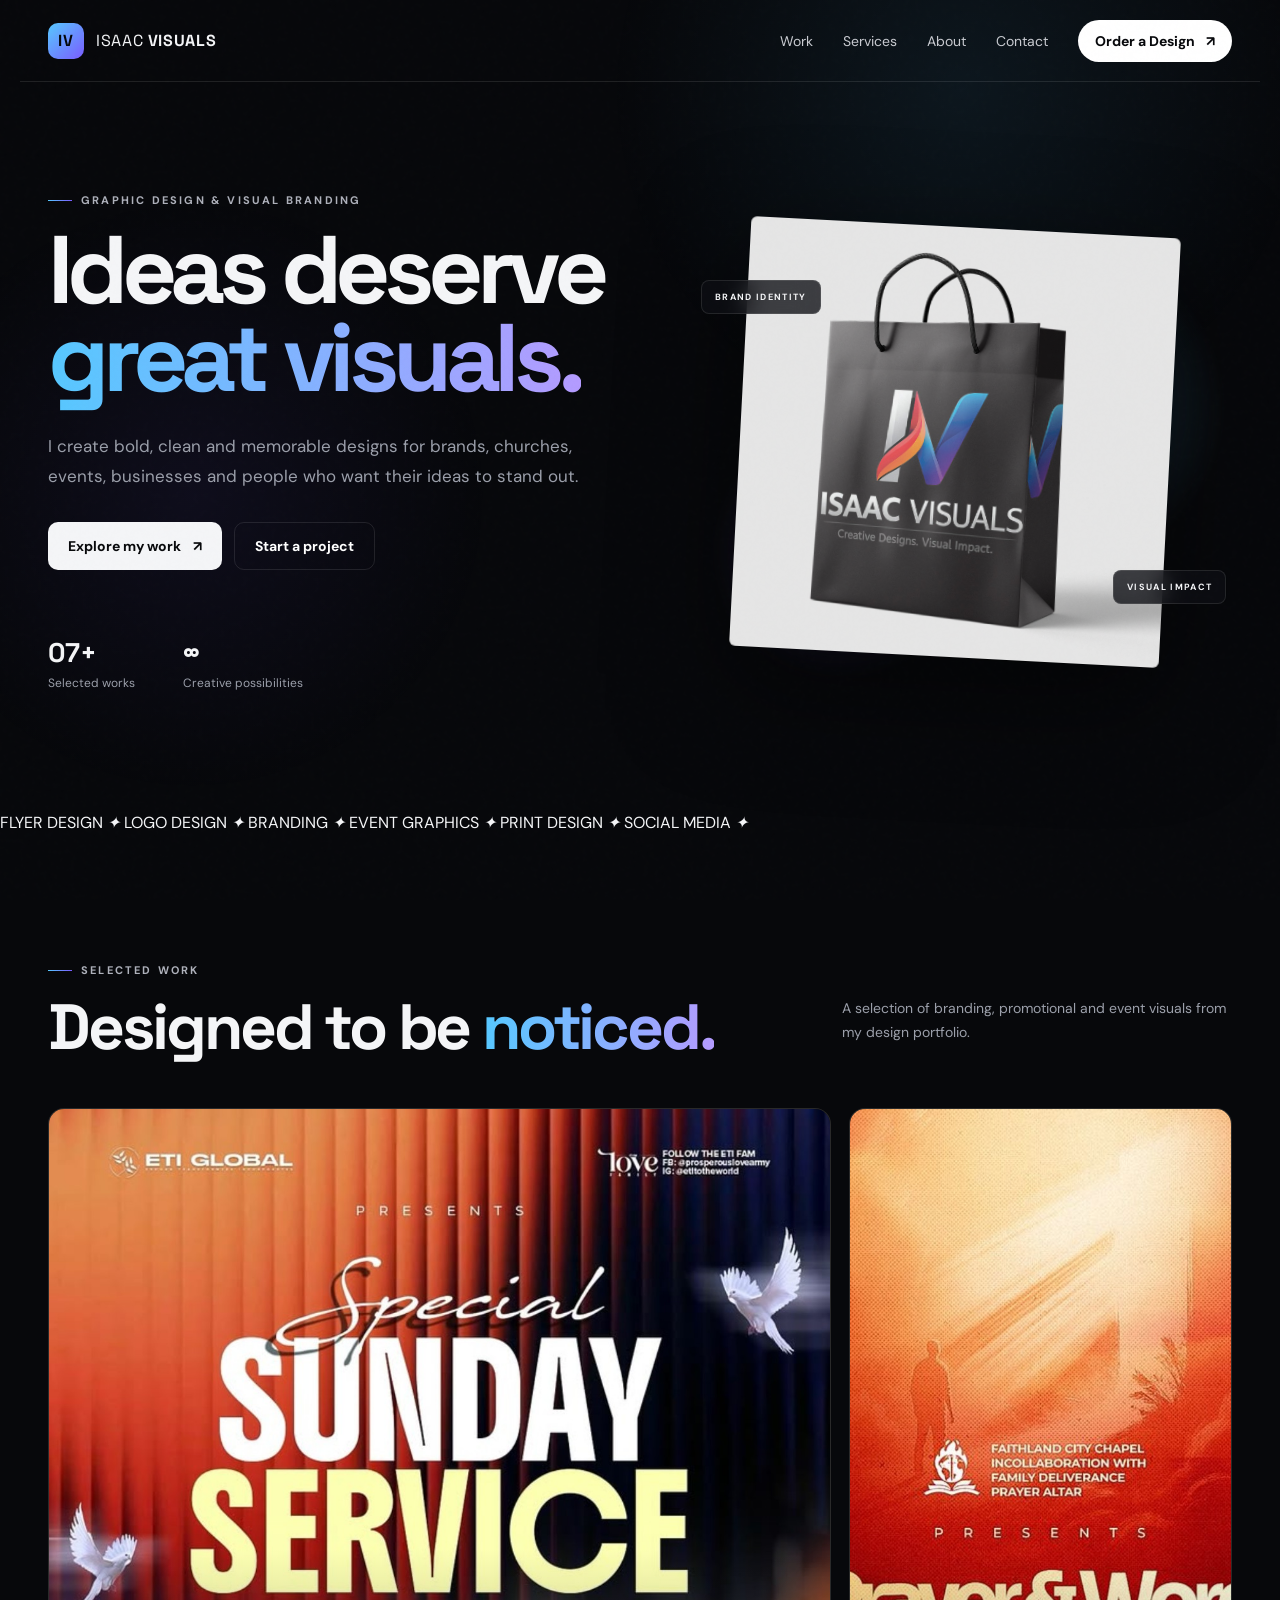
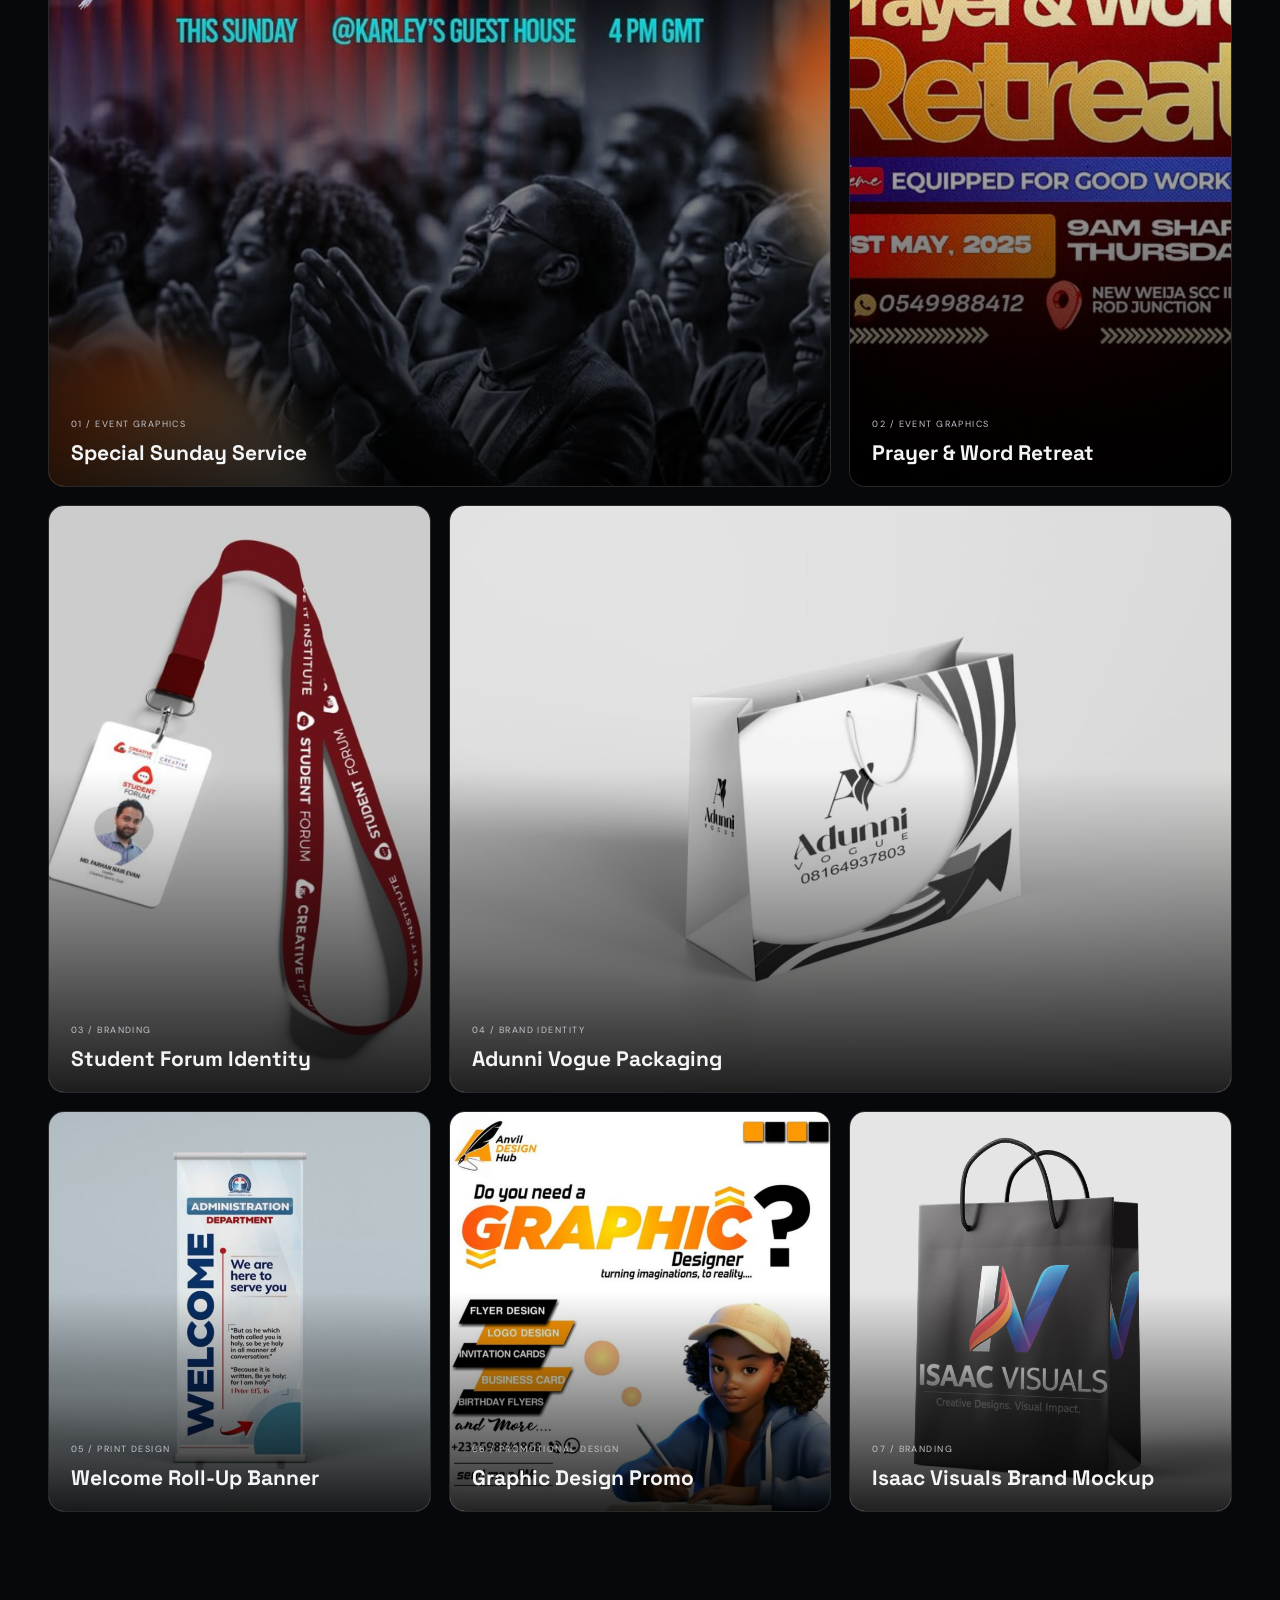
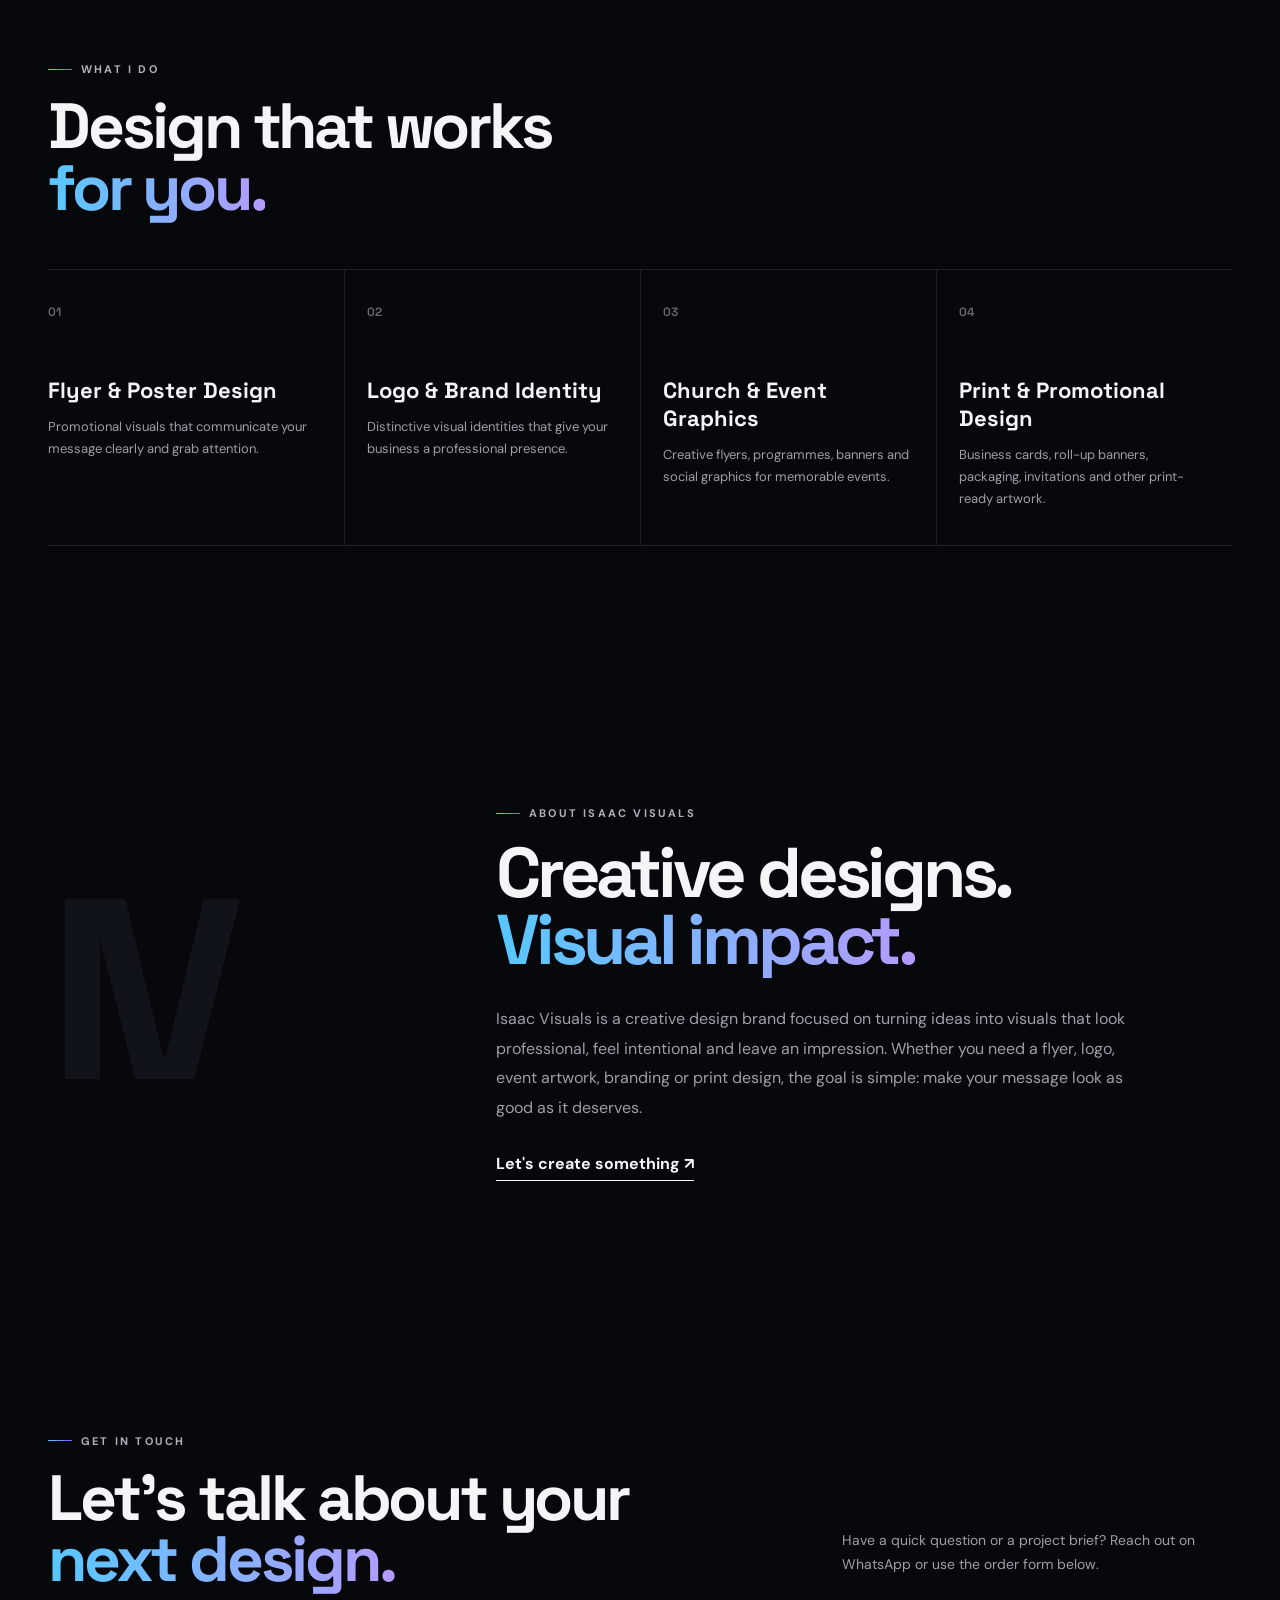
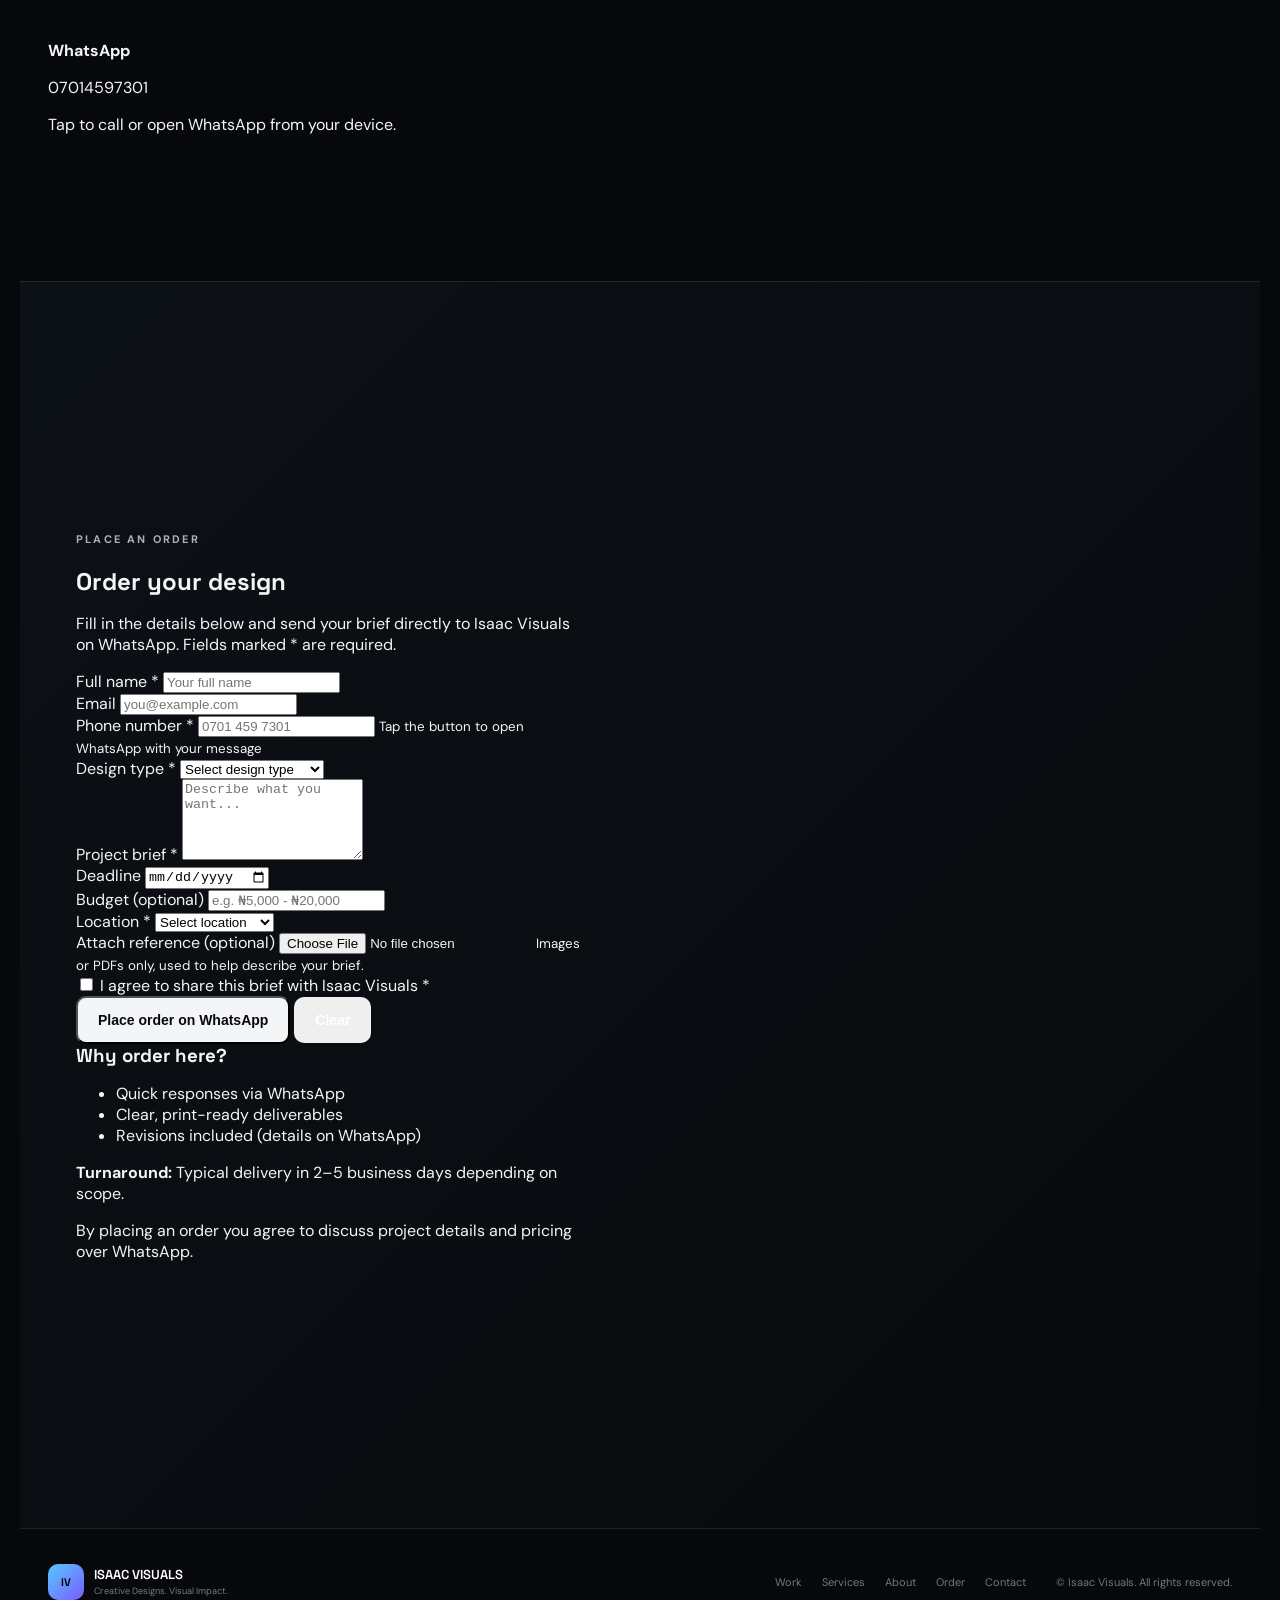
==== commit 5541c711: "Fix marquee section syntax in index.html" ====
--- a/index.html
+++ b/index.html
@@ -60,7 +60,7 @@
       </div>
     </section>
 
-    <section class="marquee" aria-label="Services">
+    <section <marquee behavior="" direction=""></marquee>
       <div>FLYER DESIGN <i>✦</i> LOGO DESIGN <i>✦</i> BRANDING <i>✦</i> EVENT GRAPHICS <i>✦</i> PRINT DESIGN <i>✦</i> SOCIAL MEDIA <i>✦</i></div>
     </section>
 
